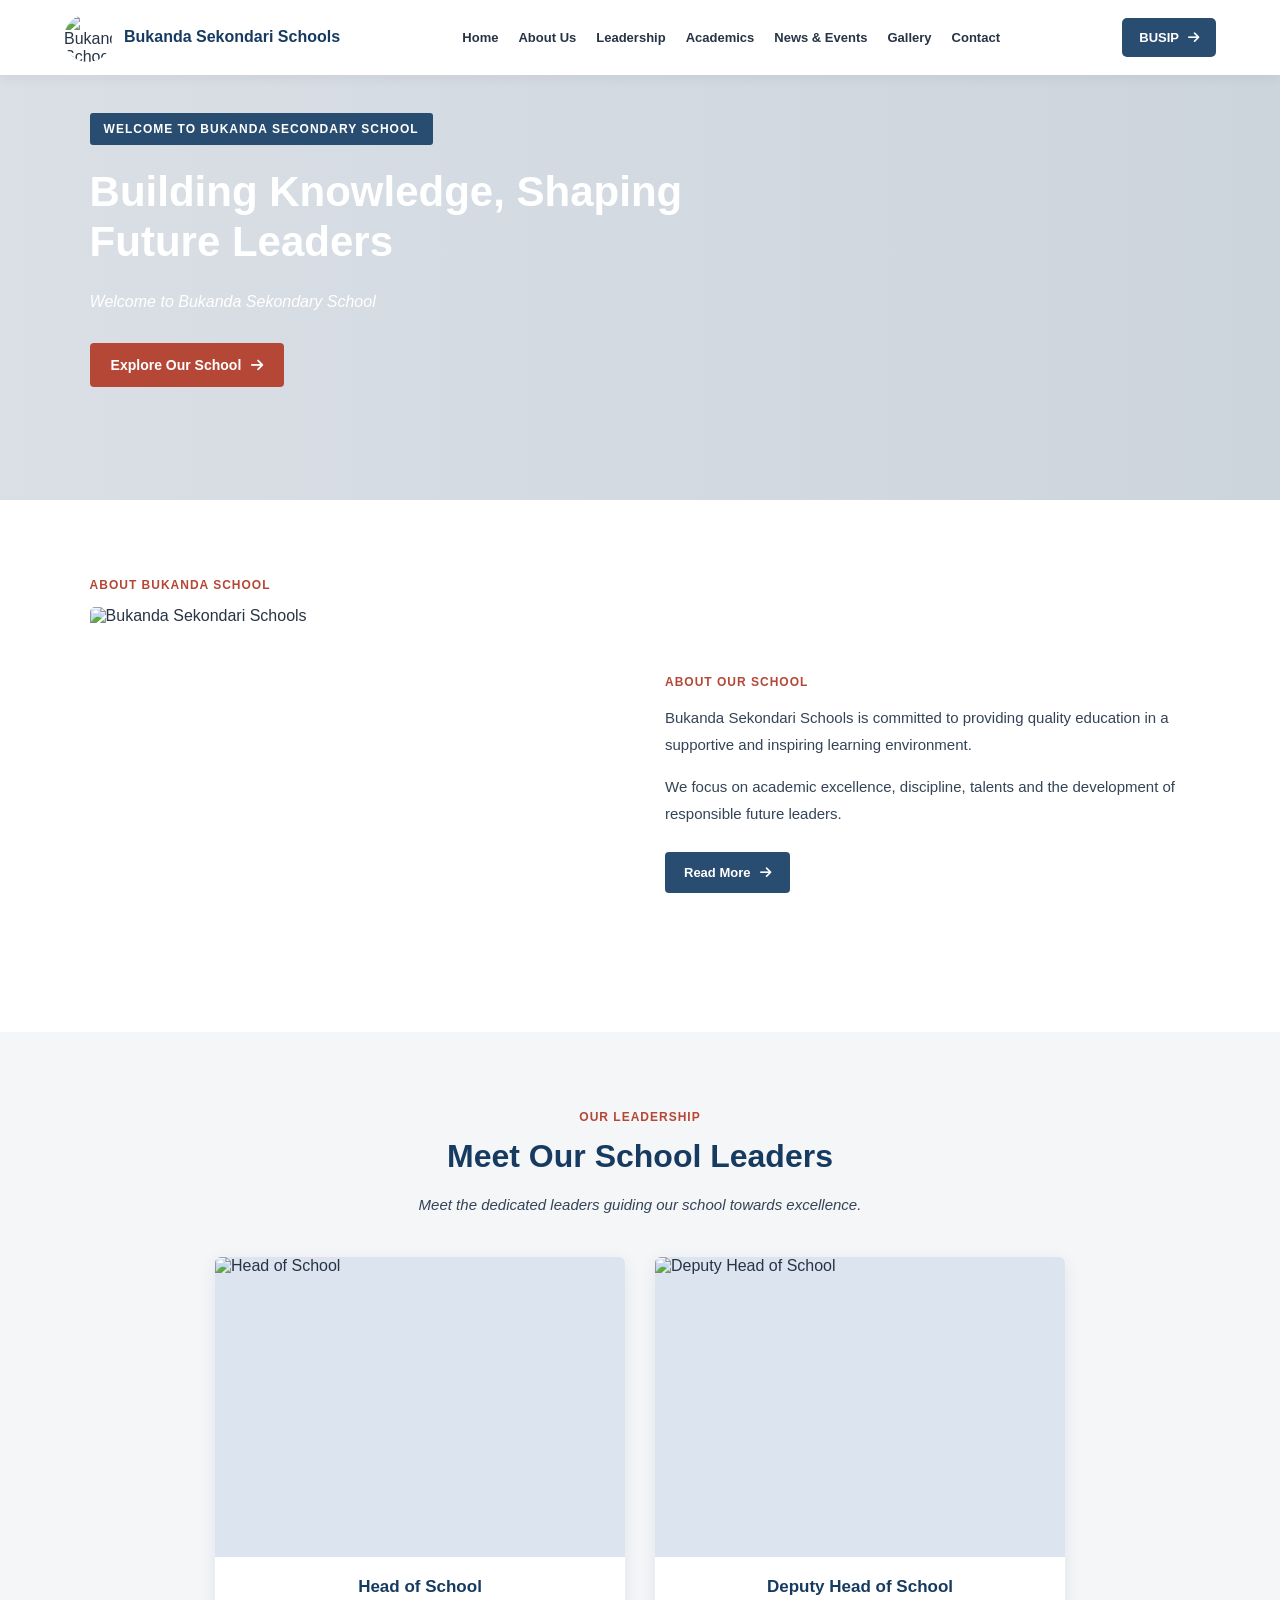
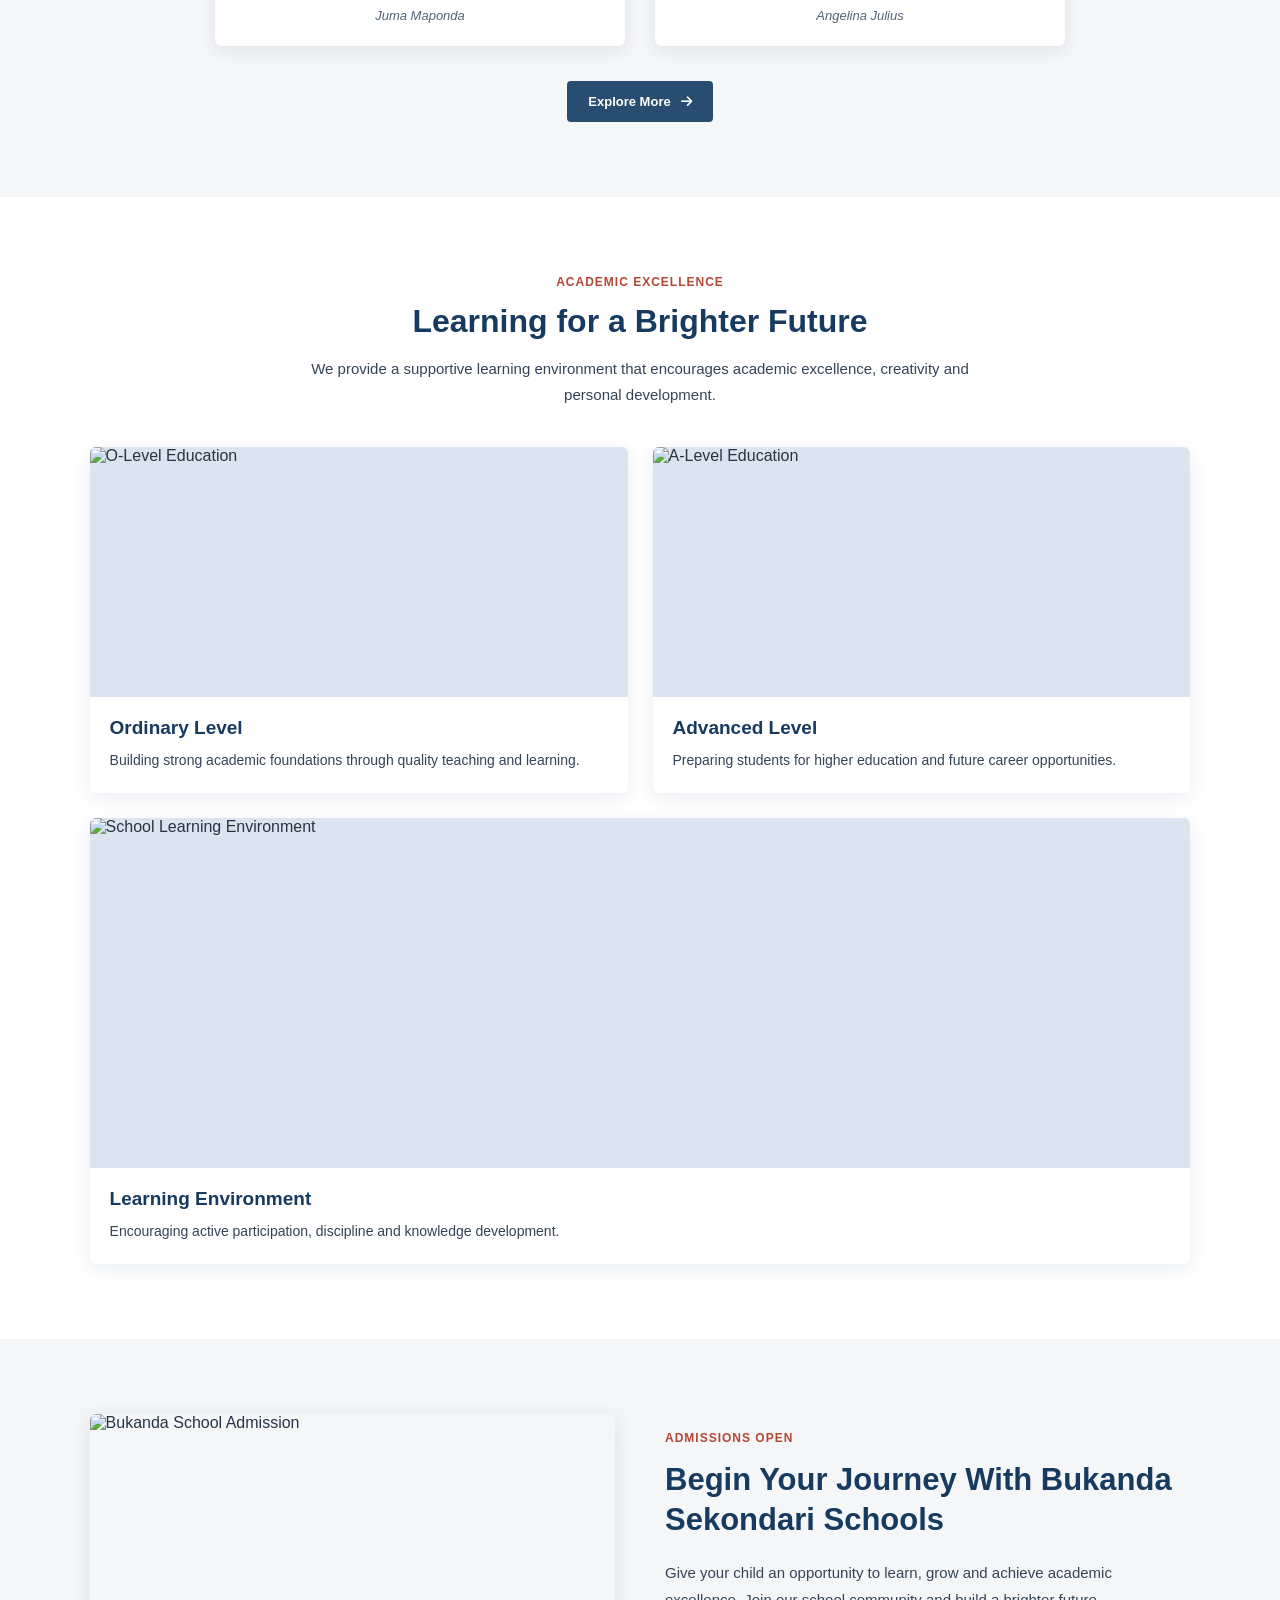
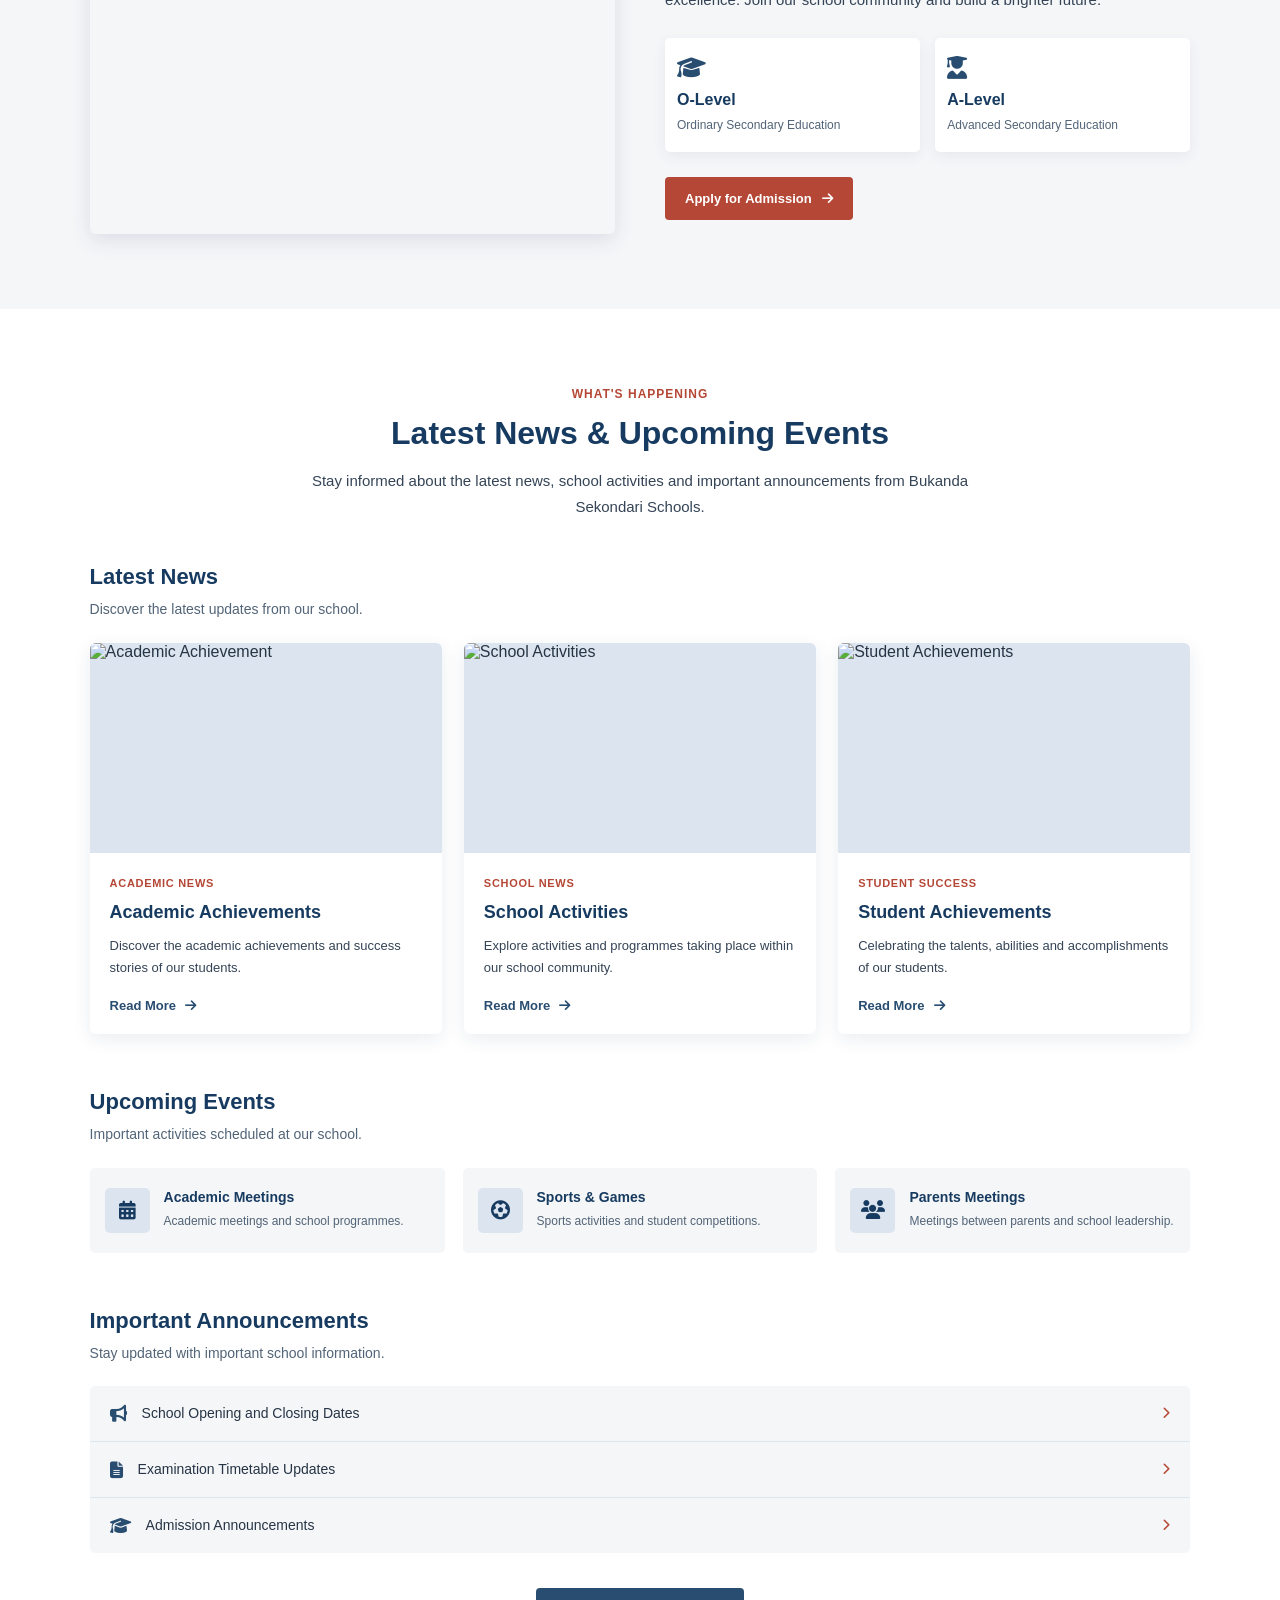
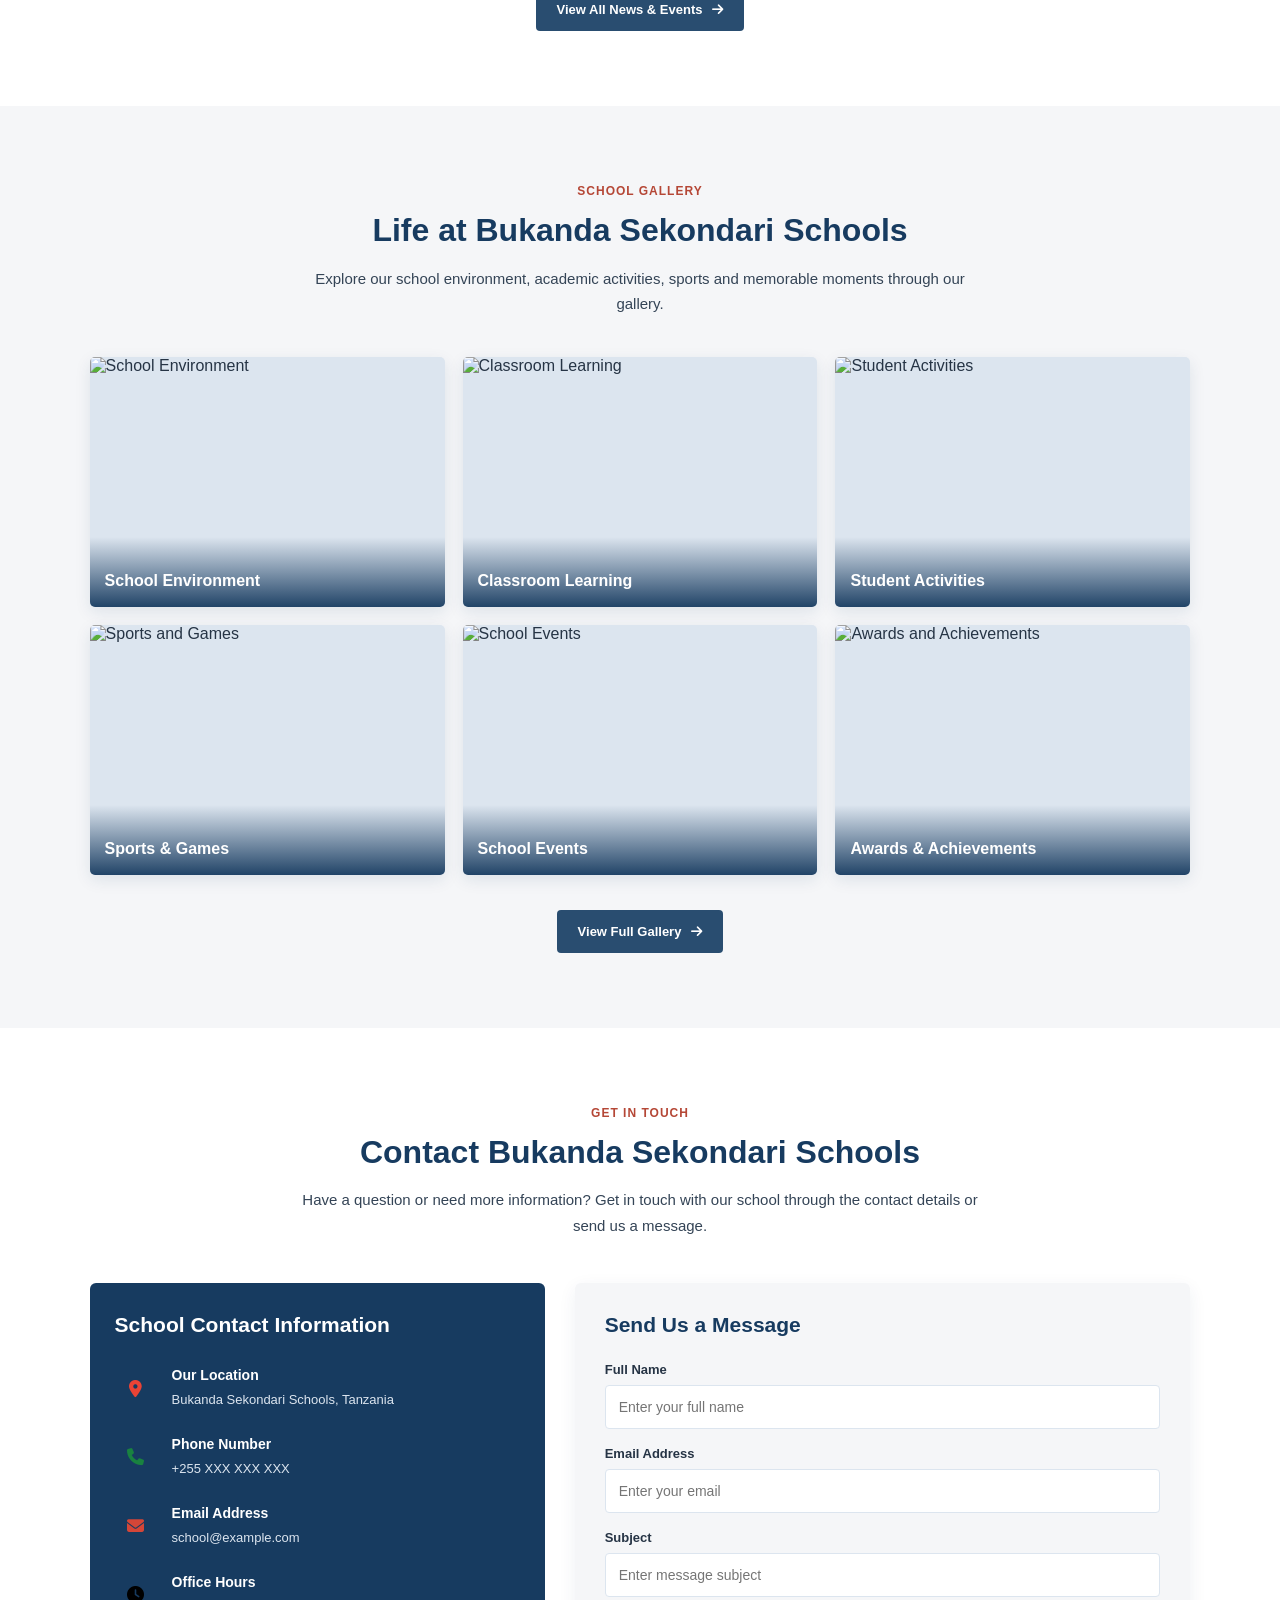
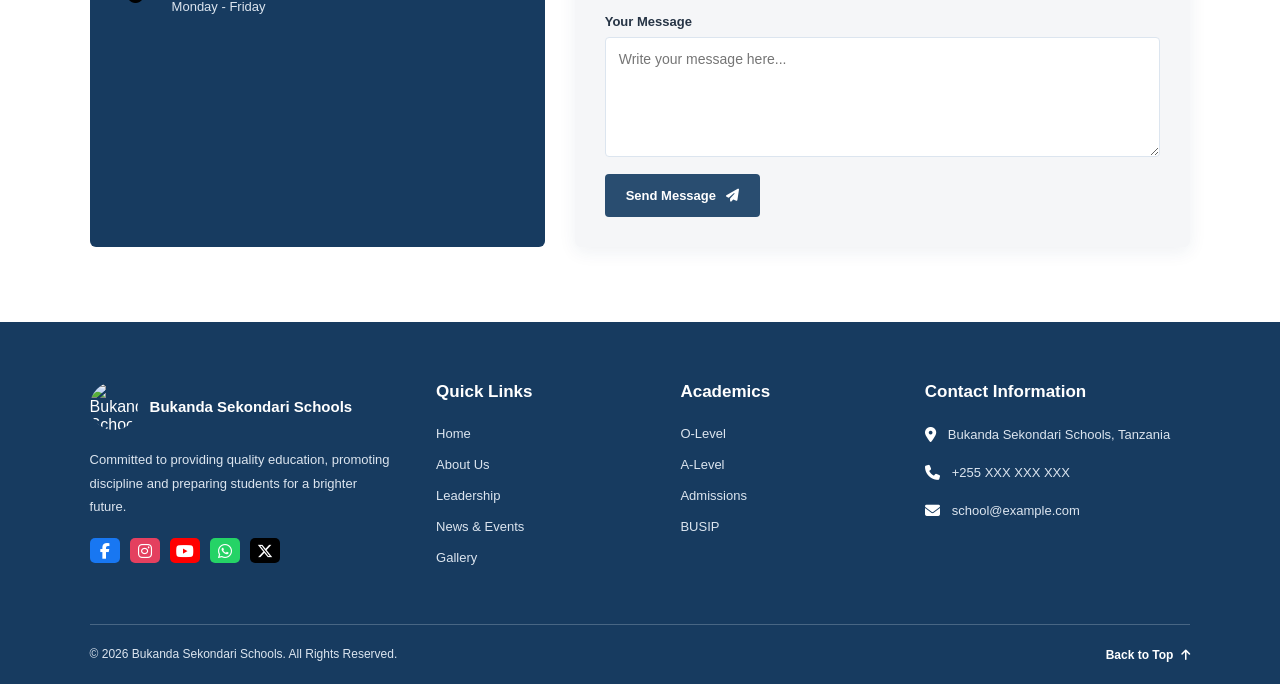
==== index.html @ 458d4b2f "Add files via upload" ====
<!DOCTYPE html>
<html lang="en">

<head>
    <meta charset="UTF-8">
    <meta name="viewport" content="width=device-width, initial-scale=1.0">

    <title>Bukanda Sekondari Schools</title>

    <link rel="stylesheet" href="style.css">
    
   <link rel="stylesheet"
href="https://cdnjs.cloudflare.com/ajax/libs/font-awesome/6.7.2/css/all.min.css">


</head>

<body>

    
<header class="header">

    <!-- School Logo and Name -->
    <div class="header-brand">

        <img src="Images/istockphoto-1317007945-1024x1024.jpg" alt="Bukanda School Logo">

        <h2>Bukanda Sekondari Schools</h2>

    </div>

    <!-- Navigation Links -->
    <nav class="navbar">

        <a href="#home">Home</a>

        <a href="#about">About Us</a>

        <a href="#leadership">Leadership</a>

        <a href="#academics">Academics</a>

        <a href="#news">News & Events</a>

        <a href="#gallery">Gallery</a>

        <a href="#contact">Contact</a>

    </nav>

    <!-- BUSIP Button -->
    <a href="login.html" class="busip-btn">
        BUSIP
        <i class="fa-solid fa-arrow-right"></i>
    </a>

    <!-- Mobile Menu Button -->
    <button class="menu-btn" id="menuBtn">
        <i class="fa-solid fa-bars"></i>
    </button>

  <!-- Mobile Navigation Menu -->
<div class="mobile-menu" id="mobileMenu">

    <div class="mobile-menu-header">
        <h3>BUKANDA</h3>
        <p>SEKONDARY SCHOOL</p>
    </div>

    <div class="mobile-menu-links">
        <a href="#home">
            <i class="fa-solid fa-house"></i>
            <span>Home</span>
        </a>

        <a href="#about">
            <i class="fa-solid fa-school"></i>
            <span>About Us</span>
        </a>

        <a href="#leadership">
            <i class="fa-solid fa-users"></i>
            <span> School Leadership</span>
        </a>

        <a href="#academics">
            <i class="fa-solid fa-book-open"></i>
            <span>Academics</span>
        </a>

        <a href="#admission">
            <i class="fa-solid fa-user-plus"></i>
            <span>Admission</span>
        </a>

        <a href="#news">
            <i class="fa-solid fa-newspaper"></i>
            <span>News & School Events</span>
        </a>

        <a href="#gallery">
            <i class="fa-solid fa-images"></i>
            <span>Gallery</span>
        </a>

        <a href="#contact">
            <i class="fa-solid fa-envelope"></i>
            <span>Contact Us</span>
        </a>
    </div>

    <div class="mobile-menu-bottom">
        <a href="login.html" class="mobile-busip">
            <i class="fa-solid fa-user-graduate"></i>
            <span>BUSIP</span>
            <i class="fa-solid fa-arrow-right"></i>
        </a>
    </div>

</div>

</header>


  
<!-- HERO SECTION -->

<section class="hero" id="home">

    <div class="hero-overlay">

        <div class="hero-content">

            <span class="hero-label">
                WELCOME TO BUKANDA SECONDARY SCHOOL
            </span>

            <h1>
                Building Knowledge,
                Shaping Future Leaders
            </h1>

            <p id="heroTyping">
                Welcome to Bukanda Sekondary School.
          We are committed to nurturing knowledge, building character, and inspiring excellence. We empower every student with the skills, confidence, and opportunities needed to achieve their dreams and become responsible leaders of tomorrow.
            </p>

            <a href="#about" class="hero-btn">
                Explore Our School
                <i class="fa-solid fa-arrow-right"></i>
            </a>

        </div>

    </div>

</section>


<!-- ABOUT US SECTION -->

<section class="about-section" id="about">
  <span class="section-label">
                ABOUT BUKANDA SCHOOL
  </span>

    <div class="about-container">

        <!-- School Image -->
        <div class="about-image">

            <img src="Images/istockphoto-1020211716-1024x1024.jpg"
                 alt="Bukanda Sekondari Schools">

        </div>

        <!-- About Content -->
        <div class="about-content">

            <span class="section-label">
                ABOUT OUR SCHOOL
            </span>

            <p>
                Bukanda Sekondari Schools is committed to
                providing quality education in a supportive
                and inspiring learning environment.
            </p>

            <p>
                We focus on academic excellence, discipline,
                talents and the development of responsible
                future leaders.
            </p>

            <a href="#leadership" class="about-btn">
                Read More
                <i class="fa-solid fa-arrow-right"></i>
            </a>

        </div>

    </div>

</section>

  
<!-- SCHOOL LEADERSHIP SECTION -->

<section class="leadership-section" id="leadership">

    <div class="leadership-container">

        <!-- Section Heading -->
        <div class="leadership-heading">

            <span>OUR LEADERSHIP</span>

            <h2>Meet Our School Leaders</h2>

            <p>
                Meet the dedicated leaders guiding our
                school towards excellence.
            </p>

        </div>


        <!-- Leaders Cards -->
        <div class="leaders-grid">

            <!-- Head of School -->
            <div class="leader-card">

                <div class="leader-image">
                    <img src="Images/Screenshot_20261113-113105.jpg"
                         alt="Head of School">
                </div>

                <div class="leader-info">

                    <h3>Head of School</h3>

                    <p>Juma Maponda</p>

                </div>

            </div>


            <!-- Deputy Head of School -->
            <div class="leader-card">

                <div class="leader-image">
                    <img src="Images/Screenshot_20261113-113124.jpg"
                         alt="Deputy Head of School">
                </div>

                <div class="leader-info">

                    <h3>Deputy Head of School</h3>

                    <p>Angelina Julius</p>

                </div>

            </div>

        </div>


        <!-- Explore More Button -->
        <div class="leadership-action">

            <a href="leadership.html" class="leadership-btn">
                Explore More
                <i class="fa-solid fa-arrow-right"></i>
            </a>

        </div>

    </div>

</section>

  
<!-- ACADEMICS SECTION -->
<section class="academics-section" id="academics">

    <div class="academics-container">

        <!-- Section Heading -->
        <div class="academics-heading">

            <span>ACADEMIC EXCELLENCE</span>

            <h2>Learning for a Brighter Future</h2>

            <p>
                We provide a supportive learning environment
                that encourages academic excellence, creativity
                and personal development.
            </p>

        </div>

        <!-- Academic Areas -->
        <div class="academics-grid">

            <!-- O-Level -->
            <div class="academic-card">

                <div class="academic-image">
                    <img src="Images/Screenshot_20261113-114442.jpg"
                         alt="O-Level Education">
                </div>

                <div class="academic-info">

                    <h3>Ordinary Level</h3>

                    <p>
                        Building strong academic foundations
                        through quality teaching and learning.
                    </p>

                </div>

            </div>

            <!-- A-Level -->
            <div class="academic-card">

                <div class="academic-image">
                    <img src="Images/Screenshot_20261113-114505.jpg"
                         alt="A-Level Education">
                </div>

                <div class="academic-info">

                    <h3>Advanced Level</h3>

                    <p>
                        Preparing students for higher education
                        and future career opportunities.
                    </p>

                </div>

            </div>

            <!-- Learning Environment -->
            <div class="academic-card">

                <div class="academic-image">
                    <img src="Images/Screenshot_20261113-114528.jpg"
                         alt="School Learning Environment">
                </div>

                <div class="academic-info">

                    <h3>Learning Environment</h3>

                    <p>
                        Encouraging active participation,
                        discipline and knowledge development.
                    </p>

                </div>

            </div>

        </div>

    </div>

</section>


<!-- ADMISSION SECTION -->
<section class="admission-section" id="admission">

    <div class="admission-container">

        <!-- Admission Image -->
        <div class="admission-image">
            <img src="Images/Screenshot_20261113-115004.jpg"
                 alt="Bukanda School Admission">
        </div>

        <!-- Admission Content -->
        <div class="admission-content">

            <span>ADMISSIONS OPEN</span>

            <h2>
                Begin Your Journey
                With Bukanda Sekondari Schools
            </h2>

            <p>
                Give your child an opportunity to learn,
                grow and achieve academic excellence.
                Join our school community and build a
                brighter future.
            </p>

            <div class="admission-levels">

                <div>
                    <i class="fa-solid fa-graduation-cap"></i>
                    <h3>O-Level</h3>
                    <p>Ordinary Secondary Education</p>
                </div>

                <div>
                    <i class="fa-solid fa-user-graduate"></i>
                    <h3>A-Level</h3>
                    <p>Advanced Secondary Education</p>
                </div>

            </div>

            <a href="#contact" class="admission-btn">
                Apply for Admission
                <i class="fa-solid fa-arrow-right"></i>
            </a>

        </div>

    </div>

</section>

  
<!-- NEWS & EVENTS SECTION -->
<section class="news-section" id="news">

    <div class="news-container">

        <!-- SECTION HEADING -->
        <div class="news-heading">

            <span>WHAT'S HAPPENING</span>

            <h2>Latest News & Upcoming Events</h2>

            <p>
                Stay informed about the latest news,
                school activities and important announcements
                from Bukanda Sekondari Schools.
            </p>

        </div>


        <!-- LATEST NEWS -->
        <div class="news-subheading">

            <h3>Latest News</h3>

            <p>Discover the latest updates from our school.</p>

        </div>

        <div class="news-grid">

            <!-- NEWS CARD 1 -->
            <div class="news-card">

                <div class="news-image">
                    <img src="Images/Screenshot_20261113-115736.jpg"
                         alt="Academic Achievement">
                </div>

                <div class="news-info">

                    <span class="news-category">ACADEMIC NEWS</span>

                    <h3>Academic Achievements</h3>

                    <p>
                        Discover the academic achievements
                        and success stories of our students.
                    </p>

                    <a href="#">
                        Read More
                        <i class="fa-solid fa-arrow-right"></i>
                    </a>

                </div>

            </div>


            <!-- NEWS CARD 2 -->
            <div class="news-card">

                <div class="news-image">
                    <img src="Images/Screenshot_20261113-114505.jpg"
                         alt="School Activities">
                </div>

                <div class="news-info">

                    <span class="news-category">SCHOOL NEWS</span>

                    <h3>School Activities</h3>

                    <p>
                        Explore activities and programmes
                        taking place within our school community.
                    </p>

                    <a href="#">
                        Read More
                        <i class="fa-solid fa-arrow-right"></i>
                    </a>

                </div>

            </div>


            <!-- NEWS CARD 3 -->
            <div class="news-card">

                <div class="news-image">
                    <img src="Images/Screenshot_20261113-115605.jpg"
                         alt="Student Achievements">
                </div>

                <div class="news-info">

                    <span class="news-category">STUDENT SUCCESS</span>

                    <h3>Student Achievements</h3>

                    <p>
                        Celebrating the talents, abilities
                        and accomplishments of our students.
                    </p>

                    <a href="#">
                        Read More
                        <i class="fa-solid fa-arrow-right"></i>
                    </a>

                </div>

            </div>

        </div>


        <!-- UPCOMING EVENTS -->
        <div class="events-section">

            <div class="news-subheading">

                <h3>Upcoming Events</h3>

                <p>Important activities scheduled at our school.</p>

            </div>

            <div class="events-grid">

                <div class="event-item">

                    <div class="event-icon">
                        <i class="fa-solid fa-calendar-days"></i>
                    </div>

                    <div>
                        <h4>Academic Meetings</h4>
                        <p>Academic meetings and school programmes.</p>
                    </div>

                </div>


                <div class="event-item">

                    <div class="event-icon">
                        <i class="fa-solid fa-futbol"></i>
                    </div>

                    <div>
                        <h4>Sports & Games</h4>
                        <p>Sports activities and student competitions.</p>
                    </div>

                </div>


                <div class="event-item">

                    <div class="event-icon">
                        <i class="fa-solid fa-users"></i>
                    </div>

                    <div>
                        <h4>Parents Meetings</h4>
                        <p>Meetings between parents and school leadership.</p>
                    </div>

                </div>

            </div>

        </div>


        <!-- IMPORTANT ANNOUNCEMENTS -->
        <div class="announcements-section">

            <div class="news-subheading">

                <h3>Important Announcements</h3>

                <p>Stay updated with important school information.</p>

            </div>

            <div class="announcement-list">

                <div class="announcement-item">
                    <i class="fa-solid fa-bullhorn"></i>
                    <p>School Opening and Closing Dates</p>
                    <i class="fa-solid fa-chevron-right"></i>
                </div>

                <div class="announcement-item">
                    <i class="fa-solid fa-file-lines"></i>
                    <p>Examination Timetable Updates</p>
                    <i class="fa-solid fa-chevron-right"></i>
                </div>

                <div class="announcement-item">
                    <i class="fa-solid fa-graduation-cap"></i>
                    <p>Admission Announcements</p>
                    <i class="fa-solid fa-chevron-right"></i>
                </div>

            </div>

        </div>


        <!-- VIEW ALL -->
        <div class="news-action">

            <a href="news.html" class="news-btn">
                View All News & Events
                <i class="fa-solid fa-arrow-right"></i>
            </a>

        </div>

    </div>

</section>

  
<!-- GALLERY SECTION -->
<section class="gallery-section" id="gallery">

    <div class="gallery-container">

        <div class="gallery-heading">
            <span>SCHOOL GALLERY</span>
            <h2>Life at Bukanda Sekondari Schools</h2>
            <p>
                Explore our school environment, academic activities,
                sports and memorable moments through our gallery.
            </p>
        </div>

        <div class="gallery-grid">

            <div class="gallery-item">
                <img src="Images/Screenshot_20261113-115736.jpg"
                     alt="School Environment">
                <div class="gallery-overlay">
                    <h3>School Environment</h3>
                </div>
            </div>

            <div class="gallery-item">
                <img src="Images/Screenshot_20261113-115702.jpg"
                     alt="Classroom Learning">
                <div class="gallery-overlay">
                    <h3>Classroom Learning</h3>
                </div>
            </div>

            <div class="gallery-item">
                <img src="Images/Screenshot_20261113-115540.jpg"
                     alt="Student Activities">
                <div class="gallery-overlay">
                    <h3>Student Activities</h3>
                </div>
            </div>

            <div class="gallery-item">
                <img src="Images/Screenshot_20261113-114528.jpg"
                     alt="Sports and Games">
                <div class="gallery-overlay">
                    <h3>Sports & Games</h3>
                </div>
            </div>

            <div class="gallery-item">
                <img src="Images/Screenshot_20261113-114415.jpg"
                     alt="School Events">
                <div class="gallery-overlay">
                    <h3>School Events</h3>
                </div>
            </div>

            <div class="gallery-item">
                <img src="Images/Screenshot_20261113-114442.jpg"
                     alt="Awards and Achievements">
                <div class="gallery-overlay">
                    <h3>Awards & Achievements</h3>
                </div>
            </div>

        </div>

        <div class="gallery-action">
            <a href="gallery.html" class="gallery-btn">
                View Full Gallery
                <i class="fa-solid fa-arrow-right"></i>
            </a>
        </div>

    </div>

</section>


  
<!-- CONTACT SECTION -->
<section class="contact-section" id="contact">

    <div class="contact-container">

        <!-- SECTION HEADING -->
        <div class="contact-heading">
            <span>GET IN TOUCH</span>
            <h2>Contact Bukanda Sekondari Schools</h2>
            <p>
                Have a question or need more information?
                Get in touch with our school through the
                contact details or send us a message.
            </p>
        </div>

        <div class="contact-content">

            <!-- CONTACT INFORMATION -->
            <div class="contact-info">

                <h3>School Contact Information</h3>

                <div class="contact-item">
                    <div class="contact-icon">
                        <i class="fa-solid fa-location-dot"></i>
                    </div>
                    <div>
                        <h4>Our Location</h4>
                        <p>Bukanda Sekondari Schools, Tanzania</p>
                    </div>
                </div>

                <div class="contact-item">
                    <div class="contact-icon">
                        <i class="fa-solid fa-phone"></i>
                    </div>
                    <div>
                        <h4>Phone Number</h4>
                        <p>+255 XXX XXX XXX</p>
                    </div>
                </div>

                <div class="contact-item">
                    <div class="contact-icon">
                        <i class="fa-solid fa-envelope"></i>
                    </div>
                    <div>
                        <h4>Email Address</h4>
                        <p>school@example.com</p>
                    </div>
                </div>

                <div class="contact-item">
                    <div class="contact-icon">
                        <i class="fa-solid fa-clock"></i>
                    </div>
                    <div>
                        <h4>Office Hours</h4>
                        <p>Monday - Friday</p>
                    </div>
                </div>

            </div>

            <!-- CONTACT FORM -->
            <div class="contact-form-container">

                <h3>Send Us a Message</h3>

                <form class="contact-form" id="contactForm">

                    <div class="form-group">
                        <label for="contactName">Full Name</label>
                        <input type="text" id="contactName"
                               placeholder="Enter your full name" required>
                    </div>

                    <div class="form-group">
                        <label for="contactEmail">Email Address</label>
                        <input type="email" id="contactEmail"
                               placeholder="Enter your email" required>
                    </div>

                    <div class="form-group">
                        <label for="contactSubject">Subject</label>
                        <input type="text" id="contactSubject"
                               placeholder="Enter message subject" required>
                    </div>

                    <div class="form-group">
                        <label for="contactMessage">Your Message</label>
                        <textarea id="contactMessage"
                                  rows="5"
                                  placeholder="Write your message here..."
                                  required></textarea>
                    </div>

                    <button type="submit" class="contact-btn">
                        Send Message
                        <i class="fa-solid fa-paper-plane"></i>
                    </button>

                </form>

            </div>

        </div>

    </div>

</section>

  
<!-- FOOTER SECTION -->
<footer class="footer">

    <div class="footer-container">

        <!-- SCHOOL INFORMATION -->
        <div class="footer-column footer-about">

            <div class="footer-brand">
                <img src="Images/istockphoto-1020211716-1024x1024.jpg" alt="Bukanda School Logo">
                <h3>Bukanda Sekondari Schools</h3>
            </div>

            <p>
                Committed to providing quality education,
                promoting discipline and preparing students
                for a brighter future.
            </p>

            
<div class="footer-socials">

    <a href="#" aria-label="Facebook">
        <i class="fa-brands fa-facebook-f"></i>
    </a>

    <a href="#" aria-label="Instagram">
        <i class="fa-brands fa-instagram"></i>
    </a>

    <a href="#" aria-label="YouTube">
        <i class="fa-brands fa-youtube"></i>
    </a>

    <a href="#" aria-label="WhatsApp">
        <i class="fa-brands fa-whatsapp"></i>
    </a>

    <a href="#" aria-label="X">
        <i class="fa-brands fa-x-twitter"></i>
    </a>

</div>


        </div>

        <!-- QUICK LINKS -->
        <div class="footer-column">

            <h3>Quick Links</h3>

            <ul>
                <li><a href="#home">Home</a></li>
                <li><a href="#about">About Us</a></li>
                <li><a href="#leadership">Leadership</a></li>
                <li><a href="#news">News & Events</a></li>
                <li><a href="#gallery">Gallery</a></li>
            </ul>

        </div>

        <!-- ACADEMICS -->
        <div class="footer-column">

            <h3>Academics</h3>

            <ul>
                <li><a href="#academics">O-Level</a></li>
                <li><a href="#academics">A-Level</a></li>
                <li><a href="#admission">Admissions</a></li>
                <li><a href="login.html">BUSIP</a></li>
            </ul>

        </div>

        <!-- CONTACT INFORMATION -->
        <div class="footer-column footer-contact">

            <h3>Contact Information</h3>

            <p>
                <i class="fa-solid fa-location-dot"></i>
                Bukanda Sekondari Schools, Tanzania
            </p>

            <p>
                <i class="fa-solid fa-phone"></i>
                +255 XXX XXX XXX
            </p>

            <p>
                <i class="fa-solid fa-envelope"></i>
                school@example.com
            </p>

        </div>

    </div>

    <!-- FOOTER BOTTOM -->
    <div class="footer-bottom">

        <p>
            &copy; 2026 Bukanda Sekondari Schools.
            All Rights Reserved.
        </p>

        <a href="#home">
            Back to Top
            <i class="fa-solid fa-arrow-up"></i>
        </a>

    </div>

</footer>


    <script src="script.js"> </script>

</body>
</html>
---- style.css ----
/* GENERAL SETTINGS */

* {
    margin: 0;
    padding: 0;
    box-sizing: border-box;
}

body {
    font-family: Arial, sans-serif;
    background: #f5f6f8;
    color: #263445;
}


/* HEADER */

.header {
   position: fixed;
   z-index: 1000;
    width: 100%;
    min-height: 75px;
    background: #ffffff;
    display: flex;
    align-items: center;
    justify-content: space-between;
    padding: 10px 5%;
    gap: 20px;
    box-shadow: 0 3px 12px rgba(0,0,0,0.06);
}


/* LOGO AND SCHOOL NAME */

.header-brand {
    display: flex;
    align-items: center;
    gap: 12px;
    flex-shrink: 0;
}

.header-brand img {
    width: 48px;
    height: 48px;
    border-radius: 50%;
    object-fit: cover;
    object-position: center;
}

.header-brand h2 {
    color: #173B60;
    font-size: 16px;
    line-height: 1.4;
}


/* NAVIGATION */

.navbar {
    display: flex;
    align-items: center;
    gap: 20px;
}

.navbar a {
    color: #263445;
    font-size: 13px;
    font-weight: 600;
    text-decoration: none;
    white-space: nowrap;
    transition: 0.3s;
}

.navbar a:hover {
    color: #294D70;
}


/* BUSIP BUTTON */

.busip-btn {
    display: inline-flex;
    align-items: center;
    gap: 9px;
    background: #294D70;
    color: white;
    padding: 12px 17px;
    border-radius: 5px;
    font-size: 13px;
    font-weight: bold;
    text-decoration: none;
    white-space: nowrap;
    flex-shrink: 0;
    transition: 0.3s;
}

.busip-btn:hover {
    background: #173B60;
}


/* MOBILE MENU BUTTON */

.menu-btn {
    display: none;
    background: none;
    border: none;
    color: #294D70;
    font-size: 23px;
    cursor: pointer;
}


/* TABLET AND MOBILE */

@media (max-width: 900px) {

    .navbar {
        display: none;
    }

    .menu-btn {
        display: block;
    }

    .header {
        padding: 10px 14px;
        gap: 10px;
    }

    .header-brand {
        gap: 8px;
        min-width: 0;
    }

    .header-brand img {
        width: 42px;
        height: 42px;
        flex-shrink: 0;
    }

    .header-brand h2 {
        font-size: 18px;
        max-width: 155px;
       line-height: 1.3;
      text-align: center;
      
    }

    .busip-btn {
        padding: 10px 12px;
        font-size: 12px;
    }

}



/* =================================
   HERO SECTION
================================= */

.hero {
    width: 100%;
    min-height: 500px;

    background-image: url("Images/Screenshot_20261113-114528.jpg");
    background-size: cover;
    background-position: center;
    background-repeat: no-repeat;

    position: relative;
}


/* HERO OVERLAY */

.hero-overlay {
    width: 100%;
    min-height: 500px;

    background: linear-gradient(
        90deg,
        rgba(22, 59, 96, 0.1215686274509804),
        rgba(23, 60, 96, 0.1549019607843137),
        rgba(22, 61, 94, 0.1803921568627451)
    );

    display: flex;
    align-items: center;

    padding: 50px 7%;
}


/* HERO CONTENT */

.hero-content {
    width: 100%;
    max-width: 650px;
    color: #ffffff;
}


/* HERO LABEL */

.hero-label {
    display: inline-block;

    background: #294D70;
    color: #ffffff;

    padding: 9px 14px;
    border-radius: 3px;

    font-size: 12px;
    font-weight: bold;
    letter-spacing: 1px;

    margin-bottom: 22px;
}


/* MAIN HEADING */

.hero-content h1 {
    max-width: 600px;

    font-size: 42px;
    font-weight: bold;
    line-height: 1.2;

    margin-bottom: 20px;
}


/* DESCRIPTION */

.hero-content p {
    max-width: 550px;

    font-size: 16px;
    line-height: 1.7;

    color: #ffffff;
    font-style: italic;
    margin-bottom: 28px;
}


/* HERO BUTTON */

.hero-btn {
    display: inline-flex;
    align-items: center;
    justify-content: center;
    gap: 10px;

    background: #B54736;
    color: #ffffff;

    padding: 14px 21px;
    border-radius: 4px;

    font-size: 14px;
    font-weight: bold;

    text-decoration: none;

    transition: 0.3s;
}

.hero-btn:hover {
    background: #963B2D;
}


/* =================================
   MOBILE RESPONSIVE
================================= */

@media (max-width: 900px) {

    .hero {
        min-height: 430px;
        background-position: center;
    }

    .hero-overlay {
        min-height: 430px;

        padding: 35px 20px;

        background: linear-gradient(
            90deg,
            rgba(23, 59, 96, 0.94),
            rgba(23, 59, 96, 0.78)
        );
    }

    .hero-content {
        max-width: 100%;
    }

    .hero-label {
        font-size: 11px;
        margin-bottom: 17px;
    }

    .hero-content h1 {
        font-size: 29px;
        line-height: 1.3;
        margin-bottom: 16px;
    }

    .hero-content p {
        font-size: 14px;
        line-height: 1.7;
        margin-bottom: 23px;
    }

    .hero-btn {
        padding: 12px 17px;
        font-size: 13px;
    }

}


/* SMALL PHONES */

@media (max-width: 380px) {

    .hero-content h1 {
        font-size: 26px;
    }

    .hero-content p {
        font-size: 13px;
    }

}



/* =================================
   ABOUT US SECTION
================================= */

.about-section {
    width: 100%;
    padding: 75px 7%;
    background: #ffffff;
}

.about-container {
    width: 100%;
    max-width: 1200px;
    margin: auto;

    display: flex;
    align-items: center;
    gap: 50px;
}


/* ABOUT IMAGE */

.about-image {
    flex: 1;
    min-width: 0;
}

.about-image img {
    width: 100%;
    height: 350px;

    display: block;

    object-fit: cover;
    object-position: center;

    border-radius: 5px;
}


/* ABOUT CONTENT */

.about-content {
    flex: 1;
    min-width: 0;
}

.section-label {
    display: inline-block;

    color: #B54736;
    font-size: 12px;
    font-weight: bold;
    letter-spacing: 1px;

    margin-bottom: 15px;
}

.about-content h2 {
    color: #173B60;

    font-size: 30px;
    line-height: 1.3;

    margin-bottom: 20px;
}

.about-content p {
    color: #344456;

    font-size: 15px;
    line-height: 1.8;

    margin-bottom: 15px;
}


/* ABOUT BUTTON */

.about-btn {
    display: inline-flex;
    align-items: center;
    gap: 10px;

    background: #294D70;
    color: #ffffff;

    padding: 13px 19px;
    border-radius: 4px;

    font-size: 13px;
    font-weight: bold;

    text-decoration: none;

    margin-top: 10px;
    transition: 0.3s;
}

.about-btn:hover {
    background: #173B60;
}


/* =================================
   ABOUT US MOBILE RESPONSIVE
================================= */

@media (max-width: 768px) {

    .about-section {
        padding: 50px 20px;
    }

    .about-container {
        flex-direction: column;
        align-items: stretch;
        gap: 30px;
    }

    .about-image img {
        height: 240px;
    }

    .about-content h2 {
        font-size: 25px;
    }

    .about-content p {
        font-size: 14px;
        line-height: 1.7;
    }

}


/* =================================
   SCHOOL LEADERSHIP SECTION
================================= */

.leadership-section {
    width: 100%;
    padding: 75px 7%;
    background: #F5F6F8;
}

.leadership-container {
    width: 100%;
    max-width: 1200px;
    margin: auto;
}

/* SECTION HEADING */

.leadership-heading {
    text-align: center;
    max-width: 650px;
    margin: 0 auto 40px;
}

.leadership-heading span {
    display: inline-block;
    color: #B54736;
    font-size: 12px;
    font-weight: bold;
    letter-spacing: 1px;
    margin-bottom: 12px;
}

.leadership-heading h2 {
    color: #173B60;
    font-size: 32px;
    line-height: 1.3;
    margin-bottom: 14px;
}

.leadership-heading p {
    color: #344456;
    font-size: 15px;
    line-height: 1.7;
    font-style: italic;
}

/* LEADERS GRID - DESKTOP */

.leaders-grid {
    display: grid;
    grid-template-columns: repeat(2, minmax(0, 1fr));
    gap: 30px;
    max-width: 850px;
    margin: auto;
}

/* LEADER CARD */

.leader-card {
    background: #ffffff;
    border-radius: 6px;
    overflow: hidden;
    box-shadow: 0 5px 18px rgba(23, 59, 96, 0.09);
    transition: transform 0.3s, box-shadow 0.3s;
}

.leader-card:hover {
    transform: translateY(-5px);
    box-shadow: 0 9px 24px rgba(23, 59, 96, 0.14);
}

/* LEADER IMAGE */

.leader-image {
    width: 100%;
    height: 300px;
    overflow: hidden;
    background: #DCE5EF;
}

.leader-image img {
    width: 100%;
    height: 100%;
    display: block;
    object-fit: cover;
    object-position: center;
}

/* LEADER INFORMATION */

.leader-info {
    padding: 20px;
    text-align: center;
}

.leader-info h3 {
    color: #173B60;
    font-size: 17px;
    margin-bottom: 9px;
}

.leader-info p {
    color: #526477;
    font-size: 13px;
    line-height: 1.5;
  font-style: italic;
}

/* EXPLORE MORE BUTTON */

.leadership-action {
    display: flex;
    justify-content: center;
    margin-top: 35px;
}

.leadership-btn {
    display: inline-flex;
    align-items: center;
    gap: 10px;
    background: #294D70;
    color: #ffffff;
    padding: 13px 21px;
    border-radius: 4px;
    font-size: 13px;
    font-weight: bold;
    text-decoration: none;
    transition: 0.3s;
}

.leadership-btn:hover {
    background: #173B60;
}

/* =================================
   MOBILE RESPONSIVE
================================= */

@media (max-width: 768px) {

    .leadership-section {
        padding: 55px 15px;
    }

    .leadership-heading {
        margin-bottom: 30px;
    }

    .leadership-heading h2 {
        font-size: 26px;
    }

    .leadership-heading p {
        font-size: 14px;
    }

    /* TWO LEADERS SIDE BY SIDE */

    .leaders-grid {
        display: flex;
        flex-direction: row;
        gap: 12px;
        max-width: 100%;
    }

    .leader-card {
        flex: 1;
        min-width: 0;
    }

    .leader-image {
        height: 180px;
    }

    .leader-info {
        padding: 12px 6px;
    }

    .leader-info h3 {
        font-size: 13px;
    }

    .leader-info p {
        font-size: 11px;
    }

    .leadership-action {
        margin-top: 28px;
    }
}

/* SMALL PHONES */

@media (max-width: 380px) {

    .leader-image {
        height: 145px;
    }

    .leader-info h3 {
        font-size: 12px;
    }

}



/* =================================
   ACADEMICS SECTION
================================= */

.academics-section {
    width: 100%;
    padding: 75px 7%;
    background: #ffffff;
}

.academics-container {
    width: 100%;
    max-width: 1200px;
    margin: auto;
}

/* SECTION HEADING */

.academics-heading {
    text-align: center;
    max-width: 700px;
    margin: 0 auto 40px;
}

.academics-heading span {
    display: inline-block;
    color: #B54736;
    font-size: 12px;
    font-weight: bold;
    letter-spacing: 1px;
    margin-bottom: 12px;
}

.academics-heading h2 {
    color: #173B60;
    font-size: 32px;
    line-height: 1.3;
    margin-bottom: 14px;
}

.academics-heading p {
    color: #344456;
    font-size: 15px;
    line-height: 1.7;
}

/* ACADEMICS GRID */

.academics-grid {
    display: grid;
    grid-template-columns: repeat(2, minmax(0, 1fr));
    gap: 25px;
}

/* ACADEMIC CARD */

.academic-card {
    background: #ffffff;
    border-radius: 6px;
    overflow: hidden;
    box-shadow: 0 5px 18px rgba(23, 59, 96, 0.09);
    transition: transform 0.3s, box-shadow 0.3s;
}

.academic-card:hover {
    transform: translateY(-5px);
    box-shadow: 0 9px 24px rgba(23, 59, 96, 0.14);
}

/* LEARNING ENVIRONMENT FULL WIDTH */

.academic-card:last-child {
    grid-column: 1 / -1;
}

/* ACADEMIC IMAGES */

.academic-image {
    width: 100%;
    height: 250px;
    overflow: hidden;
    background: #DCE5EF;
}

.academic-image img {
    width: 100%;
    height: 100%;
    display: block;
    object-fit: cover;
    object-position: center;
}

/* LEARNING ENVIRONMENT IMAGE */

.academic-card:last-child .academic-image {
    height: 350px;
}

/* ACADEMIC INFORMATION */

.academic-info {
    padding: 20px;
}

.academic-info h3 {
    color: #173B60;
    font-size: 19px;
    margin-bottom: 10px;
}

.academic-info p {
    color: #344456;
    font-size: 14px;
    line-height: 1.7;
}

/* =================================
   MOBILE RESPONSIVE
================================= */

@media (max-width: 768px) {

    .academics-section {
        padding: 55px 15px;
    }

    .academics-heading {
        margin-bottom: 30px;
    }

    .academics-heading h2 {
        font-size: 26px;
    }

    .academics-heading p {
        font-size: 14px;
    }

    /* O-LEVEL AND A-LEVEL ROW */

    .academics-grid {
        grid-template-columns: repeat(2, minmax(0, 1fr));
        gap: 12px;
    }

    .academic-image {
        height: 150px;
    }

    .academic-info {
        padding: 12px 9px;
    }

    .academic-info h3 {
        font-size: 14px;
    }

    .academic-info p {
        font-size: 12px;
        line-height: 1.6;
    }

    /* LEARNING ENVIRONMENT FULL WIDTH */

    .academic-card:last-child {
        grid-column: 1 / -1;
    }

    .academic-card:last-child .academic-image {
        height: 210px;
    }

    .academic-card:last-child .academic-info {
        padding: 15px;
    }

}

/* SMALL PHONES */

@media (max-width: 380px) {

    .academic-image {
        height: 125px;
    }

    .academic-info h3 {
        font-size: 13px;
    }

    .academic-info p {
        font-size: 11px;
    }

    .academic-card:last-child .academic-image {
        height: 180px;
    }

}


/* =================================
   ADMISSION SECTION
================================= */

.admission-section {
    width: 100%;
    padding: 75px 7%;
    background: #F5F6F8;
}

.admission-container {
    width: 100%;
    max-width: 1200px;
    margin: auto;

    display: flex;
    align-items: center;
    gap: 50px;
}

/* ADMISSION IMAGE */

.admission-image {
    flex: 1;
    min-width: 0;
}

.admission-image img {
    width: 100%;
    height: 420px;

    display: block;

    object-fit: cover;
    object-position: center;

    border-radius: 6px;
    box-shadow: 0 6px 20px rgba(23, 59, 96, 0.12);
}

/* ADMISSION CONTENT */

.admission-content {
    flex: 1;
    min-width: 0;
}

.admission-content > span {
    display: inline-block;

    color: #B54736;
    font-size: 12px;
    font-weight: bold;
    letter-spacing: 1px;

    margin-bottom: 15px;
}

.admission-content h2 {
    color: #173B60;

    font-size: 31px;
    line-height: 1.3;

    margin-bottom: 18px;
}

.admission-content > p {
    color: #344456;

    font-size: 15px;
    line-height: 1.8;

    margin-bottom: 25px;
}

/* ADMISSION LEVELS */

.admission-levels {
    display: grid;
    grid-template-columns: repeat(2, minmax(0, 1fr));
    gap: 15px;

    margin-bottom: 25px;
}

.admission-levels > div {
    background: #ffffff;

    padding: 18px 12px;
    border-radius: 5px;

    box-shadow: 0 4px 14px rgba(23, 59, 96, 0.07);
}

.admission-levels i {
    color: #294D70;
    font-size: 23px;

    margin-bottom: 12px;
}

.admission-levels h3 {
    color: #173B60;
    font-size: 16px;

    margin-bottom: 7px;
}

.admission-levels p {
    color: #526477;
    font-size: 12px;
    line-height: 1.5;
}

/* ADMISSION BUTTON */

.admission-btn {
    display: inline-flex;
    align-items: center;
    justify-content: center;
    gap: 10px;

    background: #B54736;
    color: #ffffff;

    padding: 14px 20px;
    border-radius: 4px;

    font-size: 13px;
    font-weight: bold;

    text-decoration: none;
    transition: 0.3s;
}

.admission-btn:hover {
    background: #963B2D;
}

/* =================================
   MOBILE RESPONSIVE
================================= */

@media (max-width: 768px) {

    .admission-section {
        padding: 55px 15px;
    }

    .admission-container {
        flex-direction: column;
        align-items: stretch;
        gap: 28px;
    }

    .admission-image img {
        height: 240px;
    }

    .admission-content h2 {
        font-size: 26px;
    }

    .admission-content > p {
        font-size: 14px;
        line-height: 1.7;
    }

    .admission-levels {
        gap: 12px;
    }

    .admission-levels > div {
        padding: 15px 10px;
    }

    .admission-levels h3 {
        font-size: 14px;
    }

    .admission-levels p {
        font-size: 11px;
    }

    .admission-btn {
        padding: 13px 17px;
        font-size: 12px;
    }

}

/* SMALL PHONES */

@media (max-width: 380px) {

    .admission-image img {
        height: 200px;
    }

    .admission-content h2 {
        font-size: 23px;
    }

}



/* =================================
   NEWS & EVENTS SECTION
================================= */

.news-section {
    width: 100%;
    padding: 75px 7%;
    background: #ffffff;
}

.news-container {
    width: 100%;
    max-width: 1200px;
    margin: auto;
}

/* SECTION HEADING */

.news-heading {
    text-align: center;
    max-width: 700px;
    margin: 0 auto 45px;
}

.news-heading span {
    display: inline-block;
    color: #B54736;
    font-size: 12px;
    font-weight: bold;
    letter-spacing: 1px;
    margin-bottom: 12px;
}

.news-heading h2 {
    color: #173B60;
    font-size: 32px;
    line-height: 1.3;
    margin-bottom: 14px;
}

.news-heading p {
    color: #344456;
    font-size: 15px;
    line-height: 1.7;
}

/* SUBHEADINGS */

.news-subheading {
    margin-bottom: 22px;
}

.news-subheading h3 {
    color: #173B60;
    font-size: 22px;
    margin-bottom: 8px;
}

.news-subheading p {
    color: #526477;
    font-size: 14px;
    line-height: 1.6;
}

/* =================================
   LATEST NEWS CARDS
================================= */

.news-grid {
    display: grid;
    grid-template-columns: repeat(3, minmax(0, 1fr));
    gap: 22px;
}

.news-card {
    background: #ffffff;
    border-radius: 6px;
    overflow: hidden;
    box-shadow: 0 5px 18px rgba(23, 59, 96, 0.09);
    transition: transform 0.3s, box-shadow 0.3s;
}

.news-card:hover {
    transform: translateY(-5px);
    box-shadow: 0 9px 24px rgba(23, 59, 96, 0.14);
}

/* NEWS IMAGE */

.news-image {
    width: 100%;
    height: 210px;
    overflow: hidden;
    background: #DCE5EF;
}

.news-image img {
    width: 100%;
    height: 100%;
    display: block;
    object-fit: cover;
    object-position: center;
}

/* NEWS INFORMATION */

.news-info {
    padding: 20px;
}

.news-category {
    display: inline-block;
    color: #B54736;
    font-size: 11px;
    font-weight: bold;
    letter-spacing: 0.7px;
    margin-bottom: 11px;
}

.news-info h3 {
    color: #173B60;
    font-size: 18px;
    line-height: 1.4;
    margin-bottom: 10px;
}

.news-info p {
    color: #344456;
    font-size: 13px;
    line-height: 1.7;
    margin-bottom: 17px;
}

.news-info a {
    display: inline-flex;
    align-items: center;
    gap: 9px;
    color: #294D70;
    font-size: 13px;
    font-weight: bold;
    text-decoration: none;
}

.news-info a:hover {
    color: #B54736;
}

/* =================================
   UPCOMING EVENTS
================================= */

.events-section {
    margin-top: 55px;
}

.events-grid {
    display: grid;
    grid-template-columns: repeat(3, minmax(0, 1fr));
    gap: 18px;
}

.event-item {
    display: flex;
    align-items: center;
    gap: 14px;
    background: #F5F6F8;
    padding: 20px 15px;
    border-radius: 5px;
}

.event-icon {
    width: 45px;
    height: 45px;
    flex-shrink: 0;
    display: flex;
    align-items: center;
    justify-content: center;
    background: #DCE5EF;
    color: #173B60;
    border-radius: 5px;
    font-size: 19px;
}

.event-item h4 {
    color: #173B60;
    font-size: 14px;
    margin-bottom: 7px;
}

.event-item p {
    color: #526477;
    font-size: 12px;
    line-height: 1.6;
}

/* =================================
   IMPORTANT ANNOUNCEMENTS
================================= */

.announcements-section {
    margin-top: 55px;
}

.announcement-list {
    background: #F5F6F8;
    border-radius: 5px;
    overflow: hidden;
}

.announcement-item {
    display: flex;
    align-items: center;
    gap: 15px;
    padding: 17px 20px;
    border-bottom: 1px solid #DCE5EF;
}

.announcement-item:last-child {
    border-bottom: none;
}

.announcement-item > i:first-child {
    color: #294D70;
    font-size: 17px;
    flex-shrink: 0;
}

.announcement-item p {
    flex: 1;
    min-width: 0;
    color: #263445;
    font-size: 14px;
    line-height: 1.5;
}

.announcement-item > i:last-child {
    color: #B54736;
    font-size: 12px;
}

/* =================================
   VIEW ALL BUTTON
================================= */

.news-action {
    display: flex;
    justify-content: center;
    margin-top: 35px;
}

.news-btn {
    display: inline-flex;
    align-items: center;
    justify-content: center;
    gap: 10px;
    background: #294D70;
    color: #ffffff;
    padding: 14px 21px;
    border-radius: 4px;
    font-size: 13px;
    font-weight: bold;
    text-decoration: none;
    transition: 0.3s;
}

.news-btn:hover {
    background: #173B60;
}

/* =================================
   TABLET RESPONSIVE
================================= */

@media (max-width: 900px) {

    .news-grid {
        grid-template-columns: repeat(2, minmax(0, 1fr));
    }

    .news-card:last-child {
        grid-column: 1 / -1;
    }

    .events-grid {
        grid-template-columns: 1fr;
    }

}

/* =================================
   MOBILE RESPONSIVE
================================= */

@media (max-width: 600px) {

    .news-section {
        padding: 55px 15px;
    }

    .news-heading {
        margin-bottom: 35px;
    }

    .news-heading h2 {
        font-size: 26px;
    }

    .news-heading p {
        font-size: 14px;
    }

    /* NEWS CARDS */

    .news-grid {
        grid-template-columns: 1fr;
        gap: 20px;
    }

    .news-card:last-child {
        grid-column: auto;
    }

    .news-image {
        height: 220px;
    }

    .news-info {
        padding: 17px;
    }

    .news-info h3 {
        font-size: 17px;
    }

    /* UPCOMING EVENTS */

    .events-section,
    .announcements-section {
        margin-top: 40px;
    }

    .news-subheading h3 {
        font-size: 20px;
    }

    .event-item {
        padding: 16px 13px;
    }

    /* ANNOUNCEMENTS */

    .announcement-item {
        gap: 12px;
        padding: 16px 13px;
    }

    .announcement-item p {
        font-size: 13px;
    }

    /* VIEW ALL */

    .news-btn {
        padding: 13px 16px;
        font-size: 12px;
    }

}

/* SMALL PHONES */

@media (max-width: 380px) {

    .news-image {
        height: 190px;
    }

    .news-heading h2 {
        font-size: 24px;
    }

    .event-item h4 {
        font-size: 13px;
    }

}



/* GALLERY SECTION */
.gallery-section {
    width: 100%;
    padding: 75px 7%;
    background: #F5F6F8;
}

.gallery-container {
    width: 100%;
    max-width: 1200px;
    margin: auto;
}

/* GALLERY HEADING */
.gallery-heading {
    text-align: center;
    max-width: 700px;
    margin: 0 auto 40px;
}

.gallery-heading span {
    display: inline-block;
    color: #B54736;
    font-size: 12px;
    font-weight: bold;
    letter-spacing: 1px;
    margin-bottom: 12px;
}

.gallery-heading h2 {
    color: #173B60;
    font-size: 32px;
    line-height: 1.3;
    margin-bottom: 14px;
}

.gallery-heading p {
    color: #344456;
    font-size: 15px;
    line-height: 1.7;
}

/* GALLERY GRID */
.gallery-grid {
    display: grid;
    grid-template-columns: repeat(3, minmax(0, 1fr));
    gap: 18px;
}

.gallery-item {
    position: relative;
    width: 100%;
    height: 250px;
    overflow: hidden;
    border-radius: 5px;
    background: #DCE5EF;
    box-shadow: 0 5px 16px rgba(23, 59, 96, 0.10);
}

.gallery-item img {
    width: 100%;
    height: 100%;
    display: block;
    object-fit: cover;
    object-position: center;
    transition: transform 0.4s;
}

.gallery-item:hover img {
    transform: scale(1.07);
}

/* IMAGE OVERLAY */
.gallery-overlay {
    position: absolute;
    left: 0;
    bottom: 0;
    width: 100%;
    padding: 35px 15px 17px;
    background: linear-gradient(
        transparent,
        rgba(23, 59, 96, 0.95)
    );
}

.gallery-overlay h3 {
    color: #ffffff;
    font-size: 16px;
    font-weight: bold;
}

/* VIEW FULL GALLERY */
.gallery-action {
    display: flex;
    justify-content: center;
    margin-top: 35px;
}

.gallery-btn {
    display: inline-flex;
    align-items: center;
    justify-content: center;
    gap: 10px;
    background: #294D70;
    color: #ffffff;
    padding: 14px 21px;
    border-radius: 4px;
    font-size: 13px;
    font-weight: bold;
    text-decoration: none;
    transition: 0.3s;
}

.gallery-btn:hover {
    background: #173B60;
}

/* TABLET */
@media (max-width: 900px) {
    .gallery-grid {
        grid-template-columns: repeat(2, minmax(0, 1fr));
    }
}

/* MOBILE */
@media (max-width: 600px) {
    .gallery-section {
        padding: 55px 15px;
    }

    .gallery-heading {
        margin-bottom: 30px;
    }

    .gallery-heading h2 {
        font-size: 26px;
    }

    .gallery-heading p {
        font-size: 14px;
    }

    .gallery-grid {
        grid-template-columns: repeat(2, minmax(0, 1fr));
        gap: 12px;
    }

    .gallery-item {
        height: 155px;
    }

    .gallery-overlay {
        padding: 25px 9px 11px;
    }

    .gallery-overlay h3 {
        font-size: 12px;
    }

    .gallery-btn {
        padding: 13px 16px;
        font-size: 12px;
    }
}

/* SMALL PHONES */
@media (max-width: 380px) {
    .gallery-item {
        height: 135px;
    }

    .gallery-overlay h3 {
        font-size: 11px;
    }

    .gallery-heading h2 {
        font-size: 24px;
    }
}



/* CONTACT SECTION */
.contact-section {
    width: 100%;
    padding: 75px 7%;
    background: #ffffff;
}

.contact-container {
    width: 100%;
    max-width: 1200px;
    margin: auto;
}

/* SECTION HEADING */
.contact-heading {
    text-align: center;
    max-width: 700px;
    margin: 0 auto 45px;
}

.contact-heading span {
    display: inline-block;
    color: #B54736;
    font-size: 12px;
    font-weight: bold;
    letter-spacing: 1px;
    margin-bottom: 12px;
}

.contact-heading h2 {
    color: #173B60;
    font-size: 32px;
    line-height: 1.3;
    margin-bottom: 14px;
}

.contact-heading p {
    color: #344456;
    font-size: 15px;
    line-height: 1.7;
}

/* MAIN CONTENT */
.contact-content {
    display: grid;
    grid-template-columns: 0.85fr 1.15fr;
    gap: 30px;
    align-items: stretch;
}

/* CONTACT INFORMATION */
.contact-info {
    background: #173B60;
    padding: 30px 25px;
    border-radius: 6px;
}

.contact-info h3 {
    color: #ffffff;
    font-size: 21px;
    margin-bottom: 30px;
}

.contact-item {
    display: flex;
    align-items: flex-start;
    gap: 15px;
    margin-bottom: 25px;
}


/* CONTACT ICON COLORS */
.contact-icon {
    width: 42px;
    height: 42px;
    flex-shrink: 0;
    display: flex;
    align-items: center;
    justify-content: center;
    border-radius: 5px;
    font-size: 17px;
}

/* LOCATION */
.contact-item:nth-child(2) .contact-icon {
    color: #EA4335;
}

/* PHONE */
.contact-item:nth-child(3) .contact-icon {
    color: #198240;
}

/* EMAIL */
.contact-item:nth-child(4) .contact-icon {
    color: #D44638;
}

/* OFFICE HOURS */
.contact-item:nth-child(5) .contact-icon {
    color: black;
}


.contact-item h4 {
    color: #ffffff;
    font-size: 14px;
    margin-bottom: 7px;
}

.contact-item p {
    color: #DCE5EF;
    font-size: 13px;
    line-height: 1.6;
    overflow-wrap: anywhere;
}

/* CONTACT FORM */
.contact-form-container {
    padding: 30px;
    background: #F5F6F8;
    border-radius: 6px;
    box-shadow: 0 5px 18px rgba(23, 59, 96, 0.07);
}

.contact-form-container h3 {
    color: #173B60;
    font-size: 21px;
    margin-bottom: 25px;
}

.contact-form {
    display: flex;
    flex-direction: column;
    gap: 17px;
}

.form-group {
    display: flex;
    flex-direction: column;
    gap: 8px;
}

.form-group label {
    color: #263445;
    font-size: 13px;
    font-weight: bold;
}

.form-group input,
.form-group textarea {
    width: 100%;
    padding: 13px;
    border: 1px solid #DCE5EF;
    border-radius: 4px;
    outline: none;
    background: #ffffff;
    color: #263445;
    font-family: Arial, sans-serif;
    font-size: 14px;
}

.form-group input:focus,
.form-group textarea:focus {
    border-color: #294D70;
}

.form-group textarea {
    resize: vertical;
    min-height: 120px;
}

.contact-btn {
    display: inline-flex;
    align-items: center;
    justify-content: center;
    gap: 10px;
    width: fit-content;
    background: #294D70;
    color: #ffffff;
    padding: 14px 21px;
    border: none;
    border-radius: 4px;
    font-size: 13px;
    font-weight: bold;
    cursor: pointer;
    transition: 0.3s;
}

.contact-btn:hover {
    background: #173B60;
}

/* TABLET */
@media (max-width: 900px) {
    .contact-content {
        grid-template-columns: 1fr 1.2fr;
        gap: 18px;
    }

    .contact-info {
        padding: 25px 18px;
    }

    .contact-form-container {
        padding: 22px 18px;
    }
}

/* MOBILE */
@media (max-width: 600px) {
    .contact-section {
        padding: 55px 15px;
    }

    .contact-heading {
        margin-bottom: 30px;
    }

    .contact-heading h2 {
        font-size: 26px;
    }

    .contact-heading p {
        font-size: 14px;
    }

    .contact-content {
        grid-template-columns: 1fr;
        gap: 20px;
    }

    .contact-info {
        padding: 25px 20px;
    }

    .contact-info h3,
    .contact-form-container h3 {
        font-size: 19px;
    }

    .contact-form-container {
        padding: 22px 16px;
    }

    .contact-btn {
        width: 100%;
    }
}

/* SMALL PHONES */
@media (max-width: 380px) {
    .contact-heading h2 {
        font-size: 24px;
    }

    .contact-item {
        gap: 11px;
    }

    .contact-item p {
        font-size: 12px;
    }
}




/* FOOTER SECTION */
.footer {
    width: 100%;
    background: #173B60;
    color: #ffffff;
    padding: 60px 7% 0;
}

.footer-container {
    width: 100%;
    max-width: 1200px;
    margin: auto;
    display: grid;
    grid-template-columns: 1.5fr 1fr 1fr 1.3fr;
    gap: 40px;
    padding-bottom: 45px;
}

/* FOOTER COLUMNS */
.footer-column {
    min-width: 0;
}

.footer-column h3 {
    color: #ffffff;
    font-size: 17px;
    margin-bottom: 22px;
}

/* SCHOOL BRAND */
.footer-brand {
    display: flex;
    align-items: center;
    gap: 12px;
    margin-bottom: 18px;
}

.footer-brand img {
    width: 48px;
    height: 48px;
    border-radius: 50%;
    object-fit: cover;
    flex-shrink: 0;
}

.footer-brand h3 {
    font-size: 15px;
    line-height: 1.4;
    margin: 0;
}

.footer-about > p {
    color: #DCE5EF;
    font-size: 13px;
    line-height: 1.8;
    margin-bottom: 20px;
}


/* SOCIAL MEDIA ICONS */
.footer-socials {
    display: flex;
    align-items: center;
    gap: 10px;
}

.footer-socials a {
    width: 30px;
    height: 25px;
    display: flex;
    align-items: center;
    justify-content: center;
    color: #ffffff;
    border-radius: 5px;
    font-size: 16px;
    text-decoration: none;
    transition: 0.3s;
}

/* FACEBOOK */
.footer-socials a:nth-child(1) {
    background: #1877F2;
}

/* INSTAGRAM */
.footer-socials a:nth-child(2) {
    background: #E4405F;
}

/* YOUTUBE */
.footer-socials a:nth-child(3) {
    background: #FF0000;
}

/* WHATSAPP */
.footer-socials a:nth-child(4) {
    background: #25D366;
}

/* X */
.footer-socials a:nth-child(5) {
    background: #000000;
}


/* HOVER EFFECT */
.footer-socials a:hover {
    transform: translateY(-4px);
    filter: brightness(0.9);
}


/* FOOTER LINKS */
.footer-column ul {
    list-style: none;
}

.footer-column ul li {
    margin-bottom: 13px;
}

.footer-column ul li a {
    color: #DCE5EF;
    font-size: 13px;
    text-decoration: none;
    transition: 0.3s;
}

.footer-column ul li a:hover {
    color: #ffffff;
    padding-left: 5px;
}

/* FOOTER CONTACT */
.footer-contact p {
    display: flex;
    align-items: flex-start;
    gap: 12px;
    color: #DCE5EF;
    font-size: 13px;
    line-height: 1.7;
    margin-bottom: 16px;
    overflow-wrap: anywhere;
}

.footer-contact p i {
    color: #ffffff;
    font-size: 15px;
    margin-top: 3px;
    flex-shrink: 0;
}

/* FOOTER BOTTOM */
.footer-bottom {
    width: 100%;
    max-width: 1200px;
    margin: auto;
    padding: 20px 0;
    border-top: 1px solid rgba(220, 229, 239, 0.25);
    display: flex;
    align-items: center;
    justify-content: space-between;
    gap: 15px;
}

.footer-bottom p {
    color: #DCE5EF;
    font-size: 12px;
    line-height: 1.6;
}

.footer-bottom a {
    display: inline-flex;
    align-items: center;
    gap: 8px;
    color: #ffffff;
    font-size: 12px;
    font-weight: bold;
    text-decoration: none;
    white-space: nowrap;
}
.foo

.footer-bottom a:hover {
    color: #DCE5EF;
}

/* TABLET */
@media (max-width: 900px) {
    .footer-container {
        grid-template-columns: repeat(2, minmax(0, 1fr));
        gap: 35px 25px;
    }
}

/* MOBILE */
@media (max-width: 600px) {
    .footer {
        padding: 45px 20px 0;
    }

    .footer-container {
        grid-template-columns: repeat(2, minmax(0, 1fr));
        gap: 30px 18px;
        padding-bottom: 30px;
    }

    .footer-brand {
        align-items: flex-start;
        gap: 8px;
    }

    .footer-brand img {
        width: 40px;
        height: 40px;
    }

    .footer-brand h3 {
        font-size: 13px;
    }

    .footer-column h3 {
        font-size: 15px;
        margin-bottom: 17px;
    }

    .footer-about > p,
    .footer-column ul li a,
    .footer-contact p {
        font-size: 12px;
    }

    .footer-bottom {
        align-items: flex-start;
        flex-direction: column;
        gap: 12px;
        padding: 18px 0;
    }
}

/* SMALL PHONES */
@media (max-width: 380px) {
    .footer {
        padding-left: 14px;
        padding-right: 14px;
    }

    .footer-container {
        gap: 28px 12px;
    }

    .footer-brand h3 {
        font-size: 12px;
    }

    .footer-column h3 {
        font-size: 14px;
    }

    .footer-about > p,
    .footer-column ul li a,
    .footer-contact p {
        font-size: 11px;
    }
  
}



/* MOBILE SLIDE MENU */

.mobile-menu {
    position: fixed;
    top: 75px;
    left: 0;
    width: 200px;
    height: calc(100vh - 75px);
    background: #173B60;

    display: flex;
    flex-direction: column;

    transform: translateX(-100%);
    transition: transform 0.3s ease;

    z-index: 1000;
    overflow-y: auto;
}

.mobile-menu.active {
    transform: translateX(0);
}

/* MENU HEADER */
.mobile-menu-header {
    padding: 5px 10px 18px;
    border-bottom: 1px solid #496581;
    margin-bottom: 15px;
}

.mobile-menu-header h3 {
    color: #ffffff;
    font-size: 19px;
    margin: 0;
}

.mobile-menu-header p {
    color: #DCE5EF;
    font-size: 11px;
    letter-spacing: 1px;
    margin: 5px 0 0;
}

/* MENU LINKS */
.mobile-menu-links {
    display: flex;
    flex-direction: column;
    gap: 7px;
}

.mobile-menu-links a {
    display: flex;
    align-items: center;
    gap: 14px;

    min-height: 45px;
    padding: 0 12px;

    color: #ffffff;
    text-decoration: none;
    font-size: 14px;
    border-radius: 6px;
}

.mobile-menu-links a i {
    width: 20px;
    text-align: center;
    color: #DCE5EF;
    font-size: 15px;
}

.mobile-menu-links a:hover {
    background: #294D70;
}

/* BUSIP BOTTOM */
.mobile-menu-bottom {
    margin-top: auto;
    padding-top: 20px;
}

.mobile-busip {
    display: flex;
    align-items: center;
    gap: 12px;

    padding: 13px;
    background: #294D70;
    color: #ffffff;
    text-decoration: none;
    border-radius: 6px;
    font-weight: 600;
}

.mobile-busip i:last-child {
    margin-left: auto;
}


/* TABLET */
@media (min-width: 481px) and (max-width: 768px) {
    .mobile-menu {
        width: 280px;
        max-width: 280px;
    }
}

/* MOBILE */
@media (max-width: 480px) {
    .mobile-menu {
        width: 78vw;
        max-width: 300px;
        padding: 20px 14px;
    }

    .mobile-menu-header h3 {
        font-size: 18px;
    }

    .mobile-menu-links {
        gap: 6px;
    }

    .mobile-menu-links a {
        min-height: 44px;
        font-size: 14px;
    }

    .mobile-menu-bottom {
        padding-top: 15px;
    }
}

/* SMALL PHONES */
@media (max-width: 360px) {
    .mobile-menu {
        width: 55vw;
        padding: 18px 12px;
    }

    .mobile-menu-links a {
        gap: 10px;
        font-size: 13px;
    }
}

/* DESKTOP */
@media (min-width: 769px) {
    .menu-btn,
    .mobile-menu {
        display: none;
    }
}
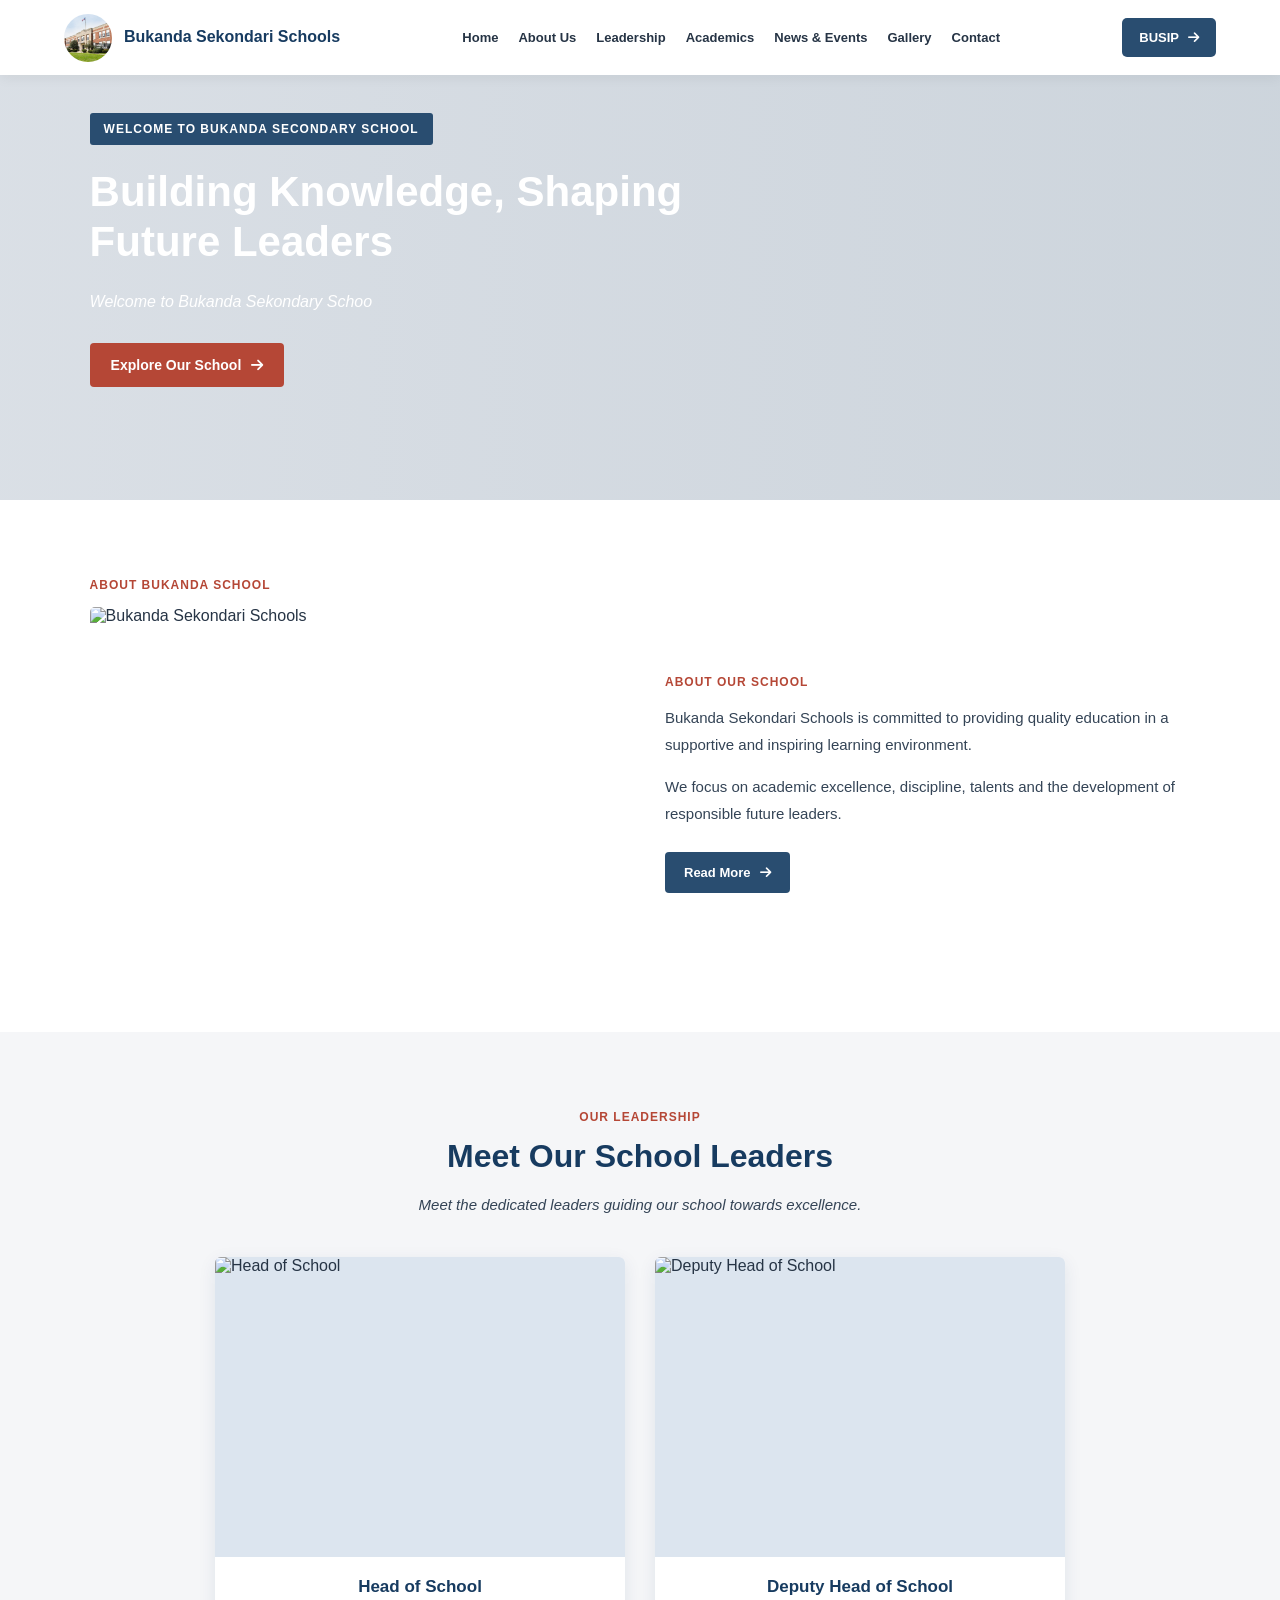
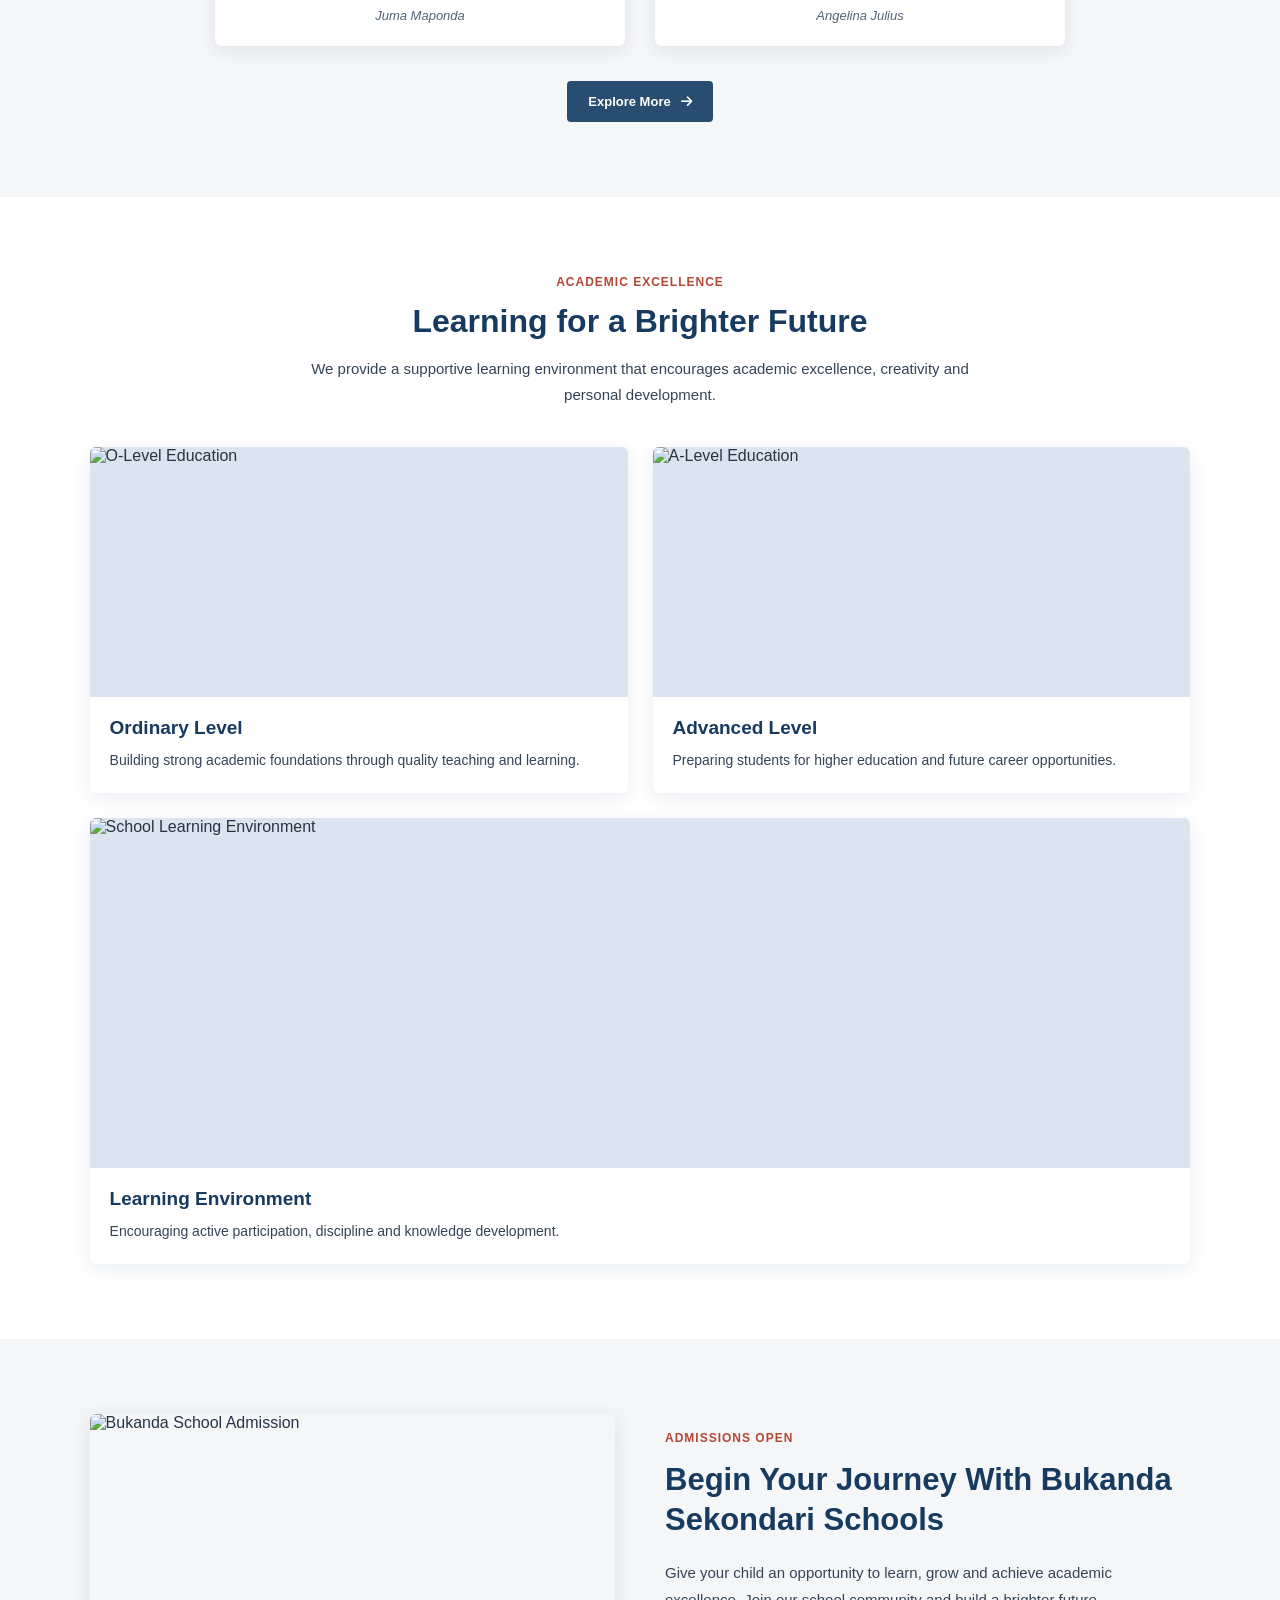
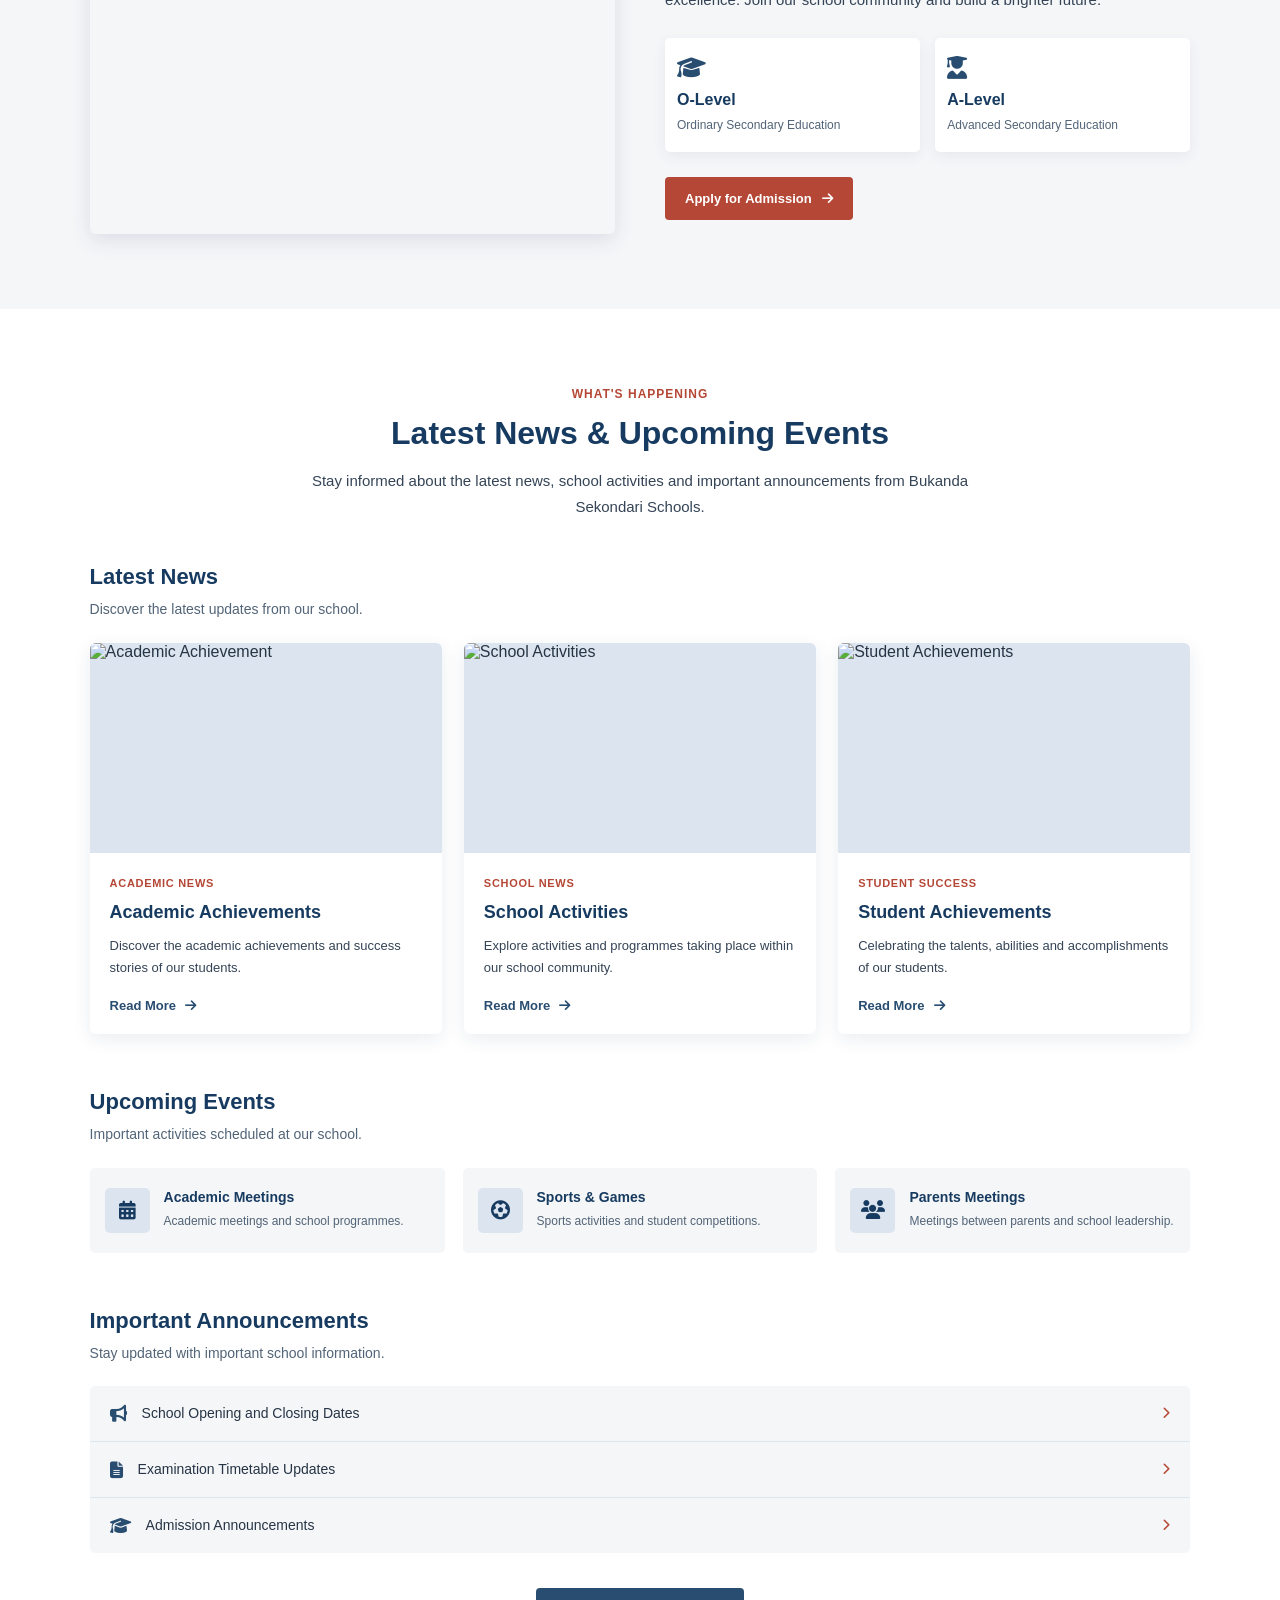
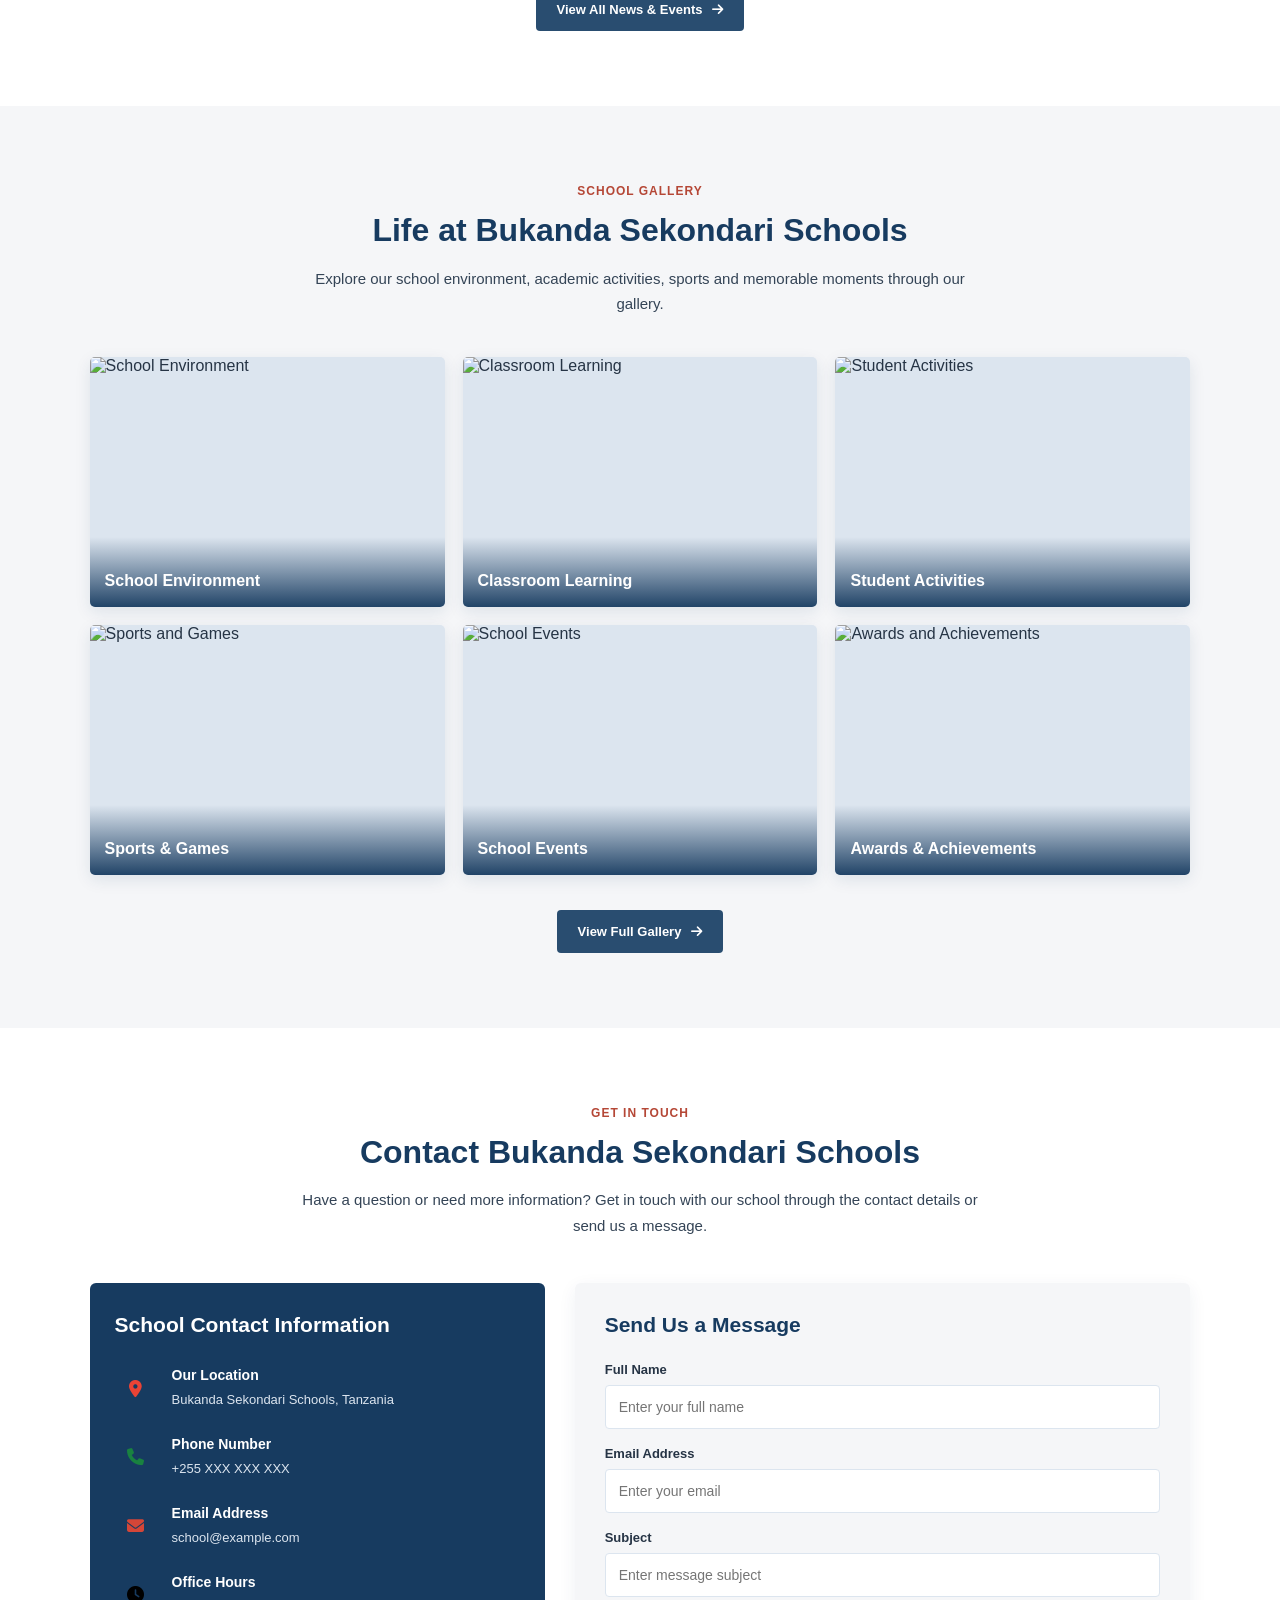
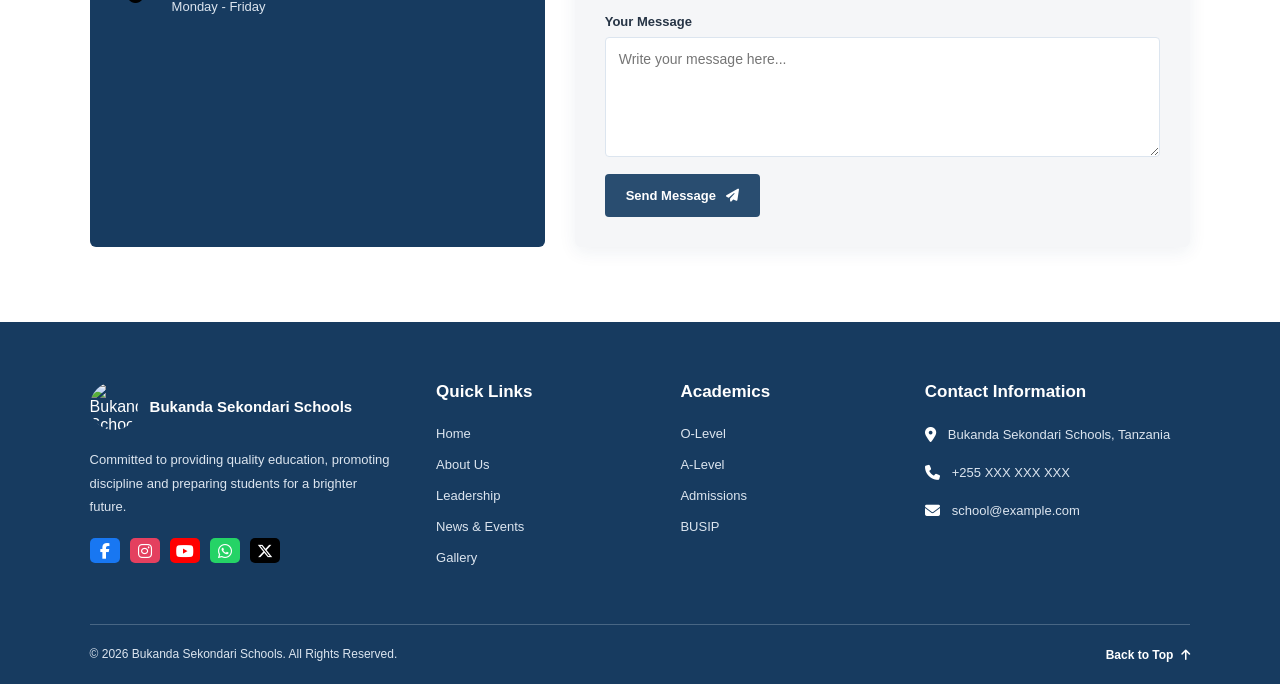
==== commit ae560cf2: "update index.html" ====
--- a/index.html
+++ b/index.html
@@ -24,7 +24,7 @@
     <!-- School Logo and Name -->
     <div class="header-brand">
 
-        <img src="Images/istockphoto-1317007945-1024x1024.jpg" alt="Bukanda School Logo">
+        <img src="istockphoto-1317007945-1024x1024.jpg" alt="Bukanda School Logo">
 
         <h2>Bukanda Sekondari Schools</h2>
 
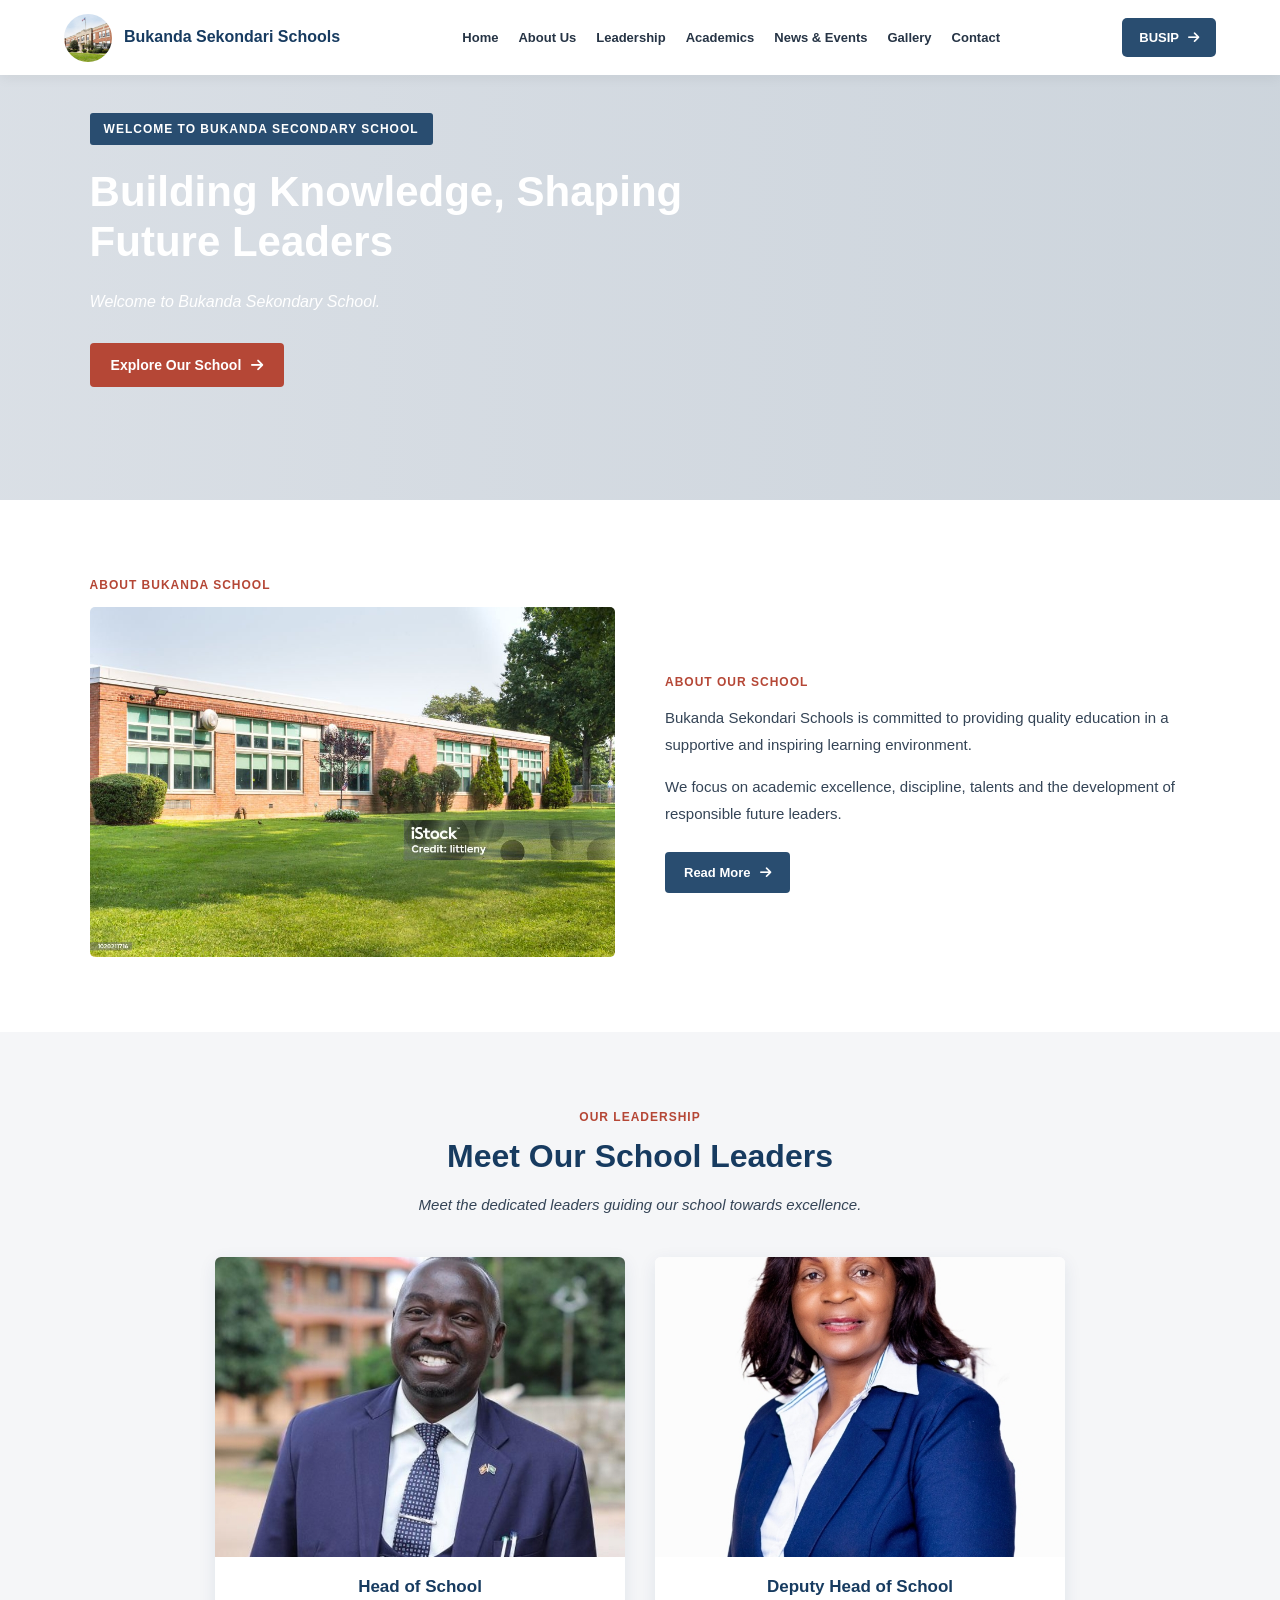
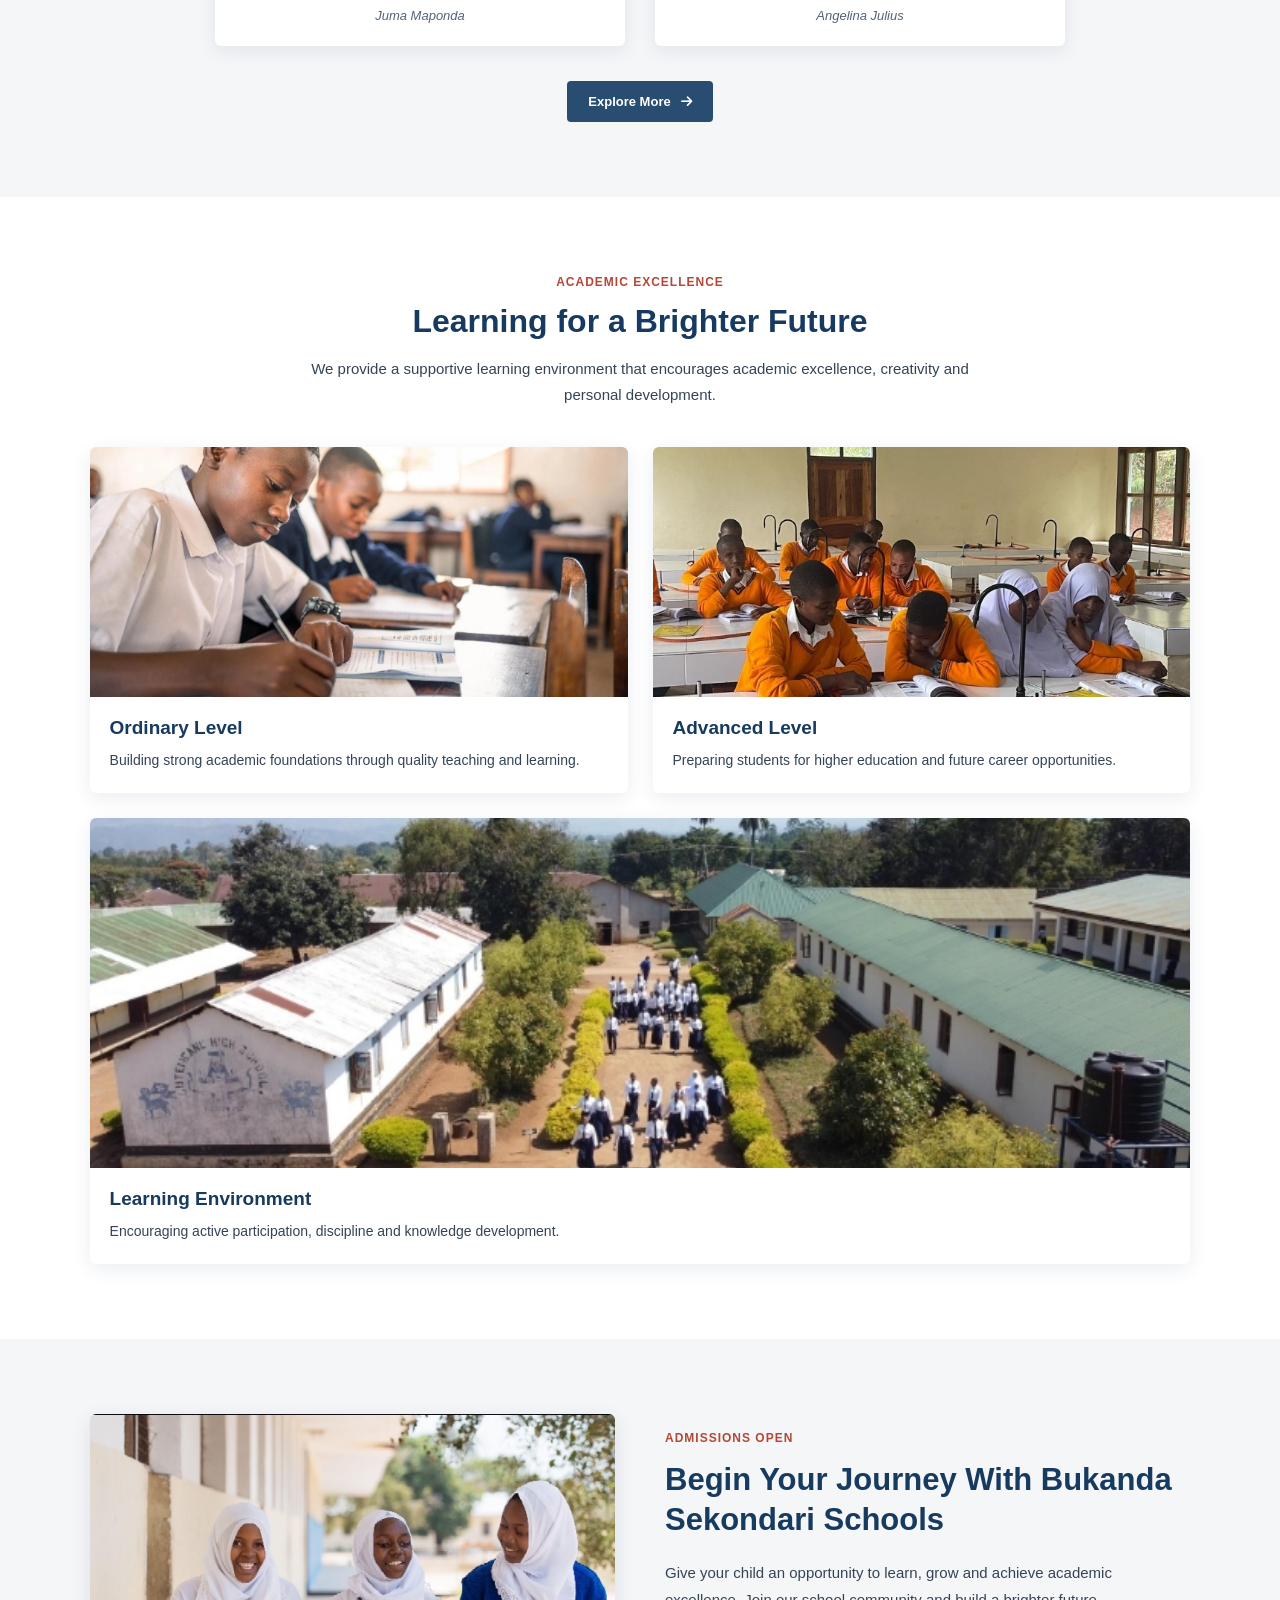
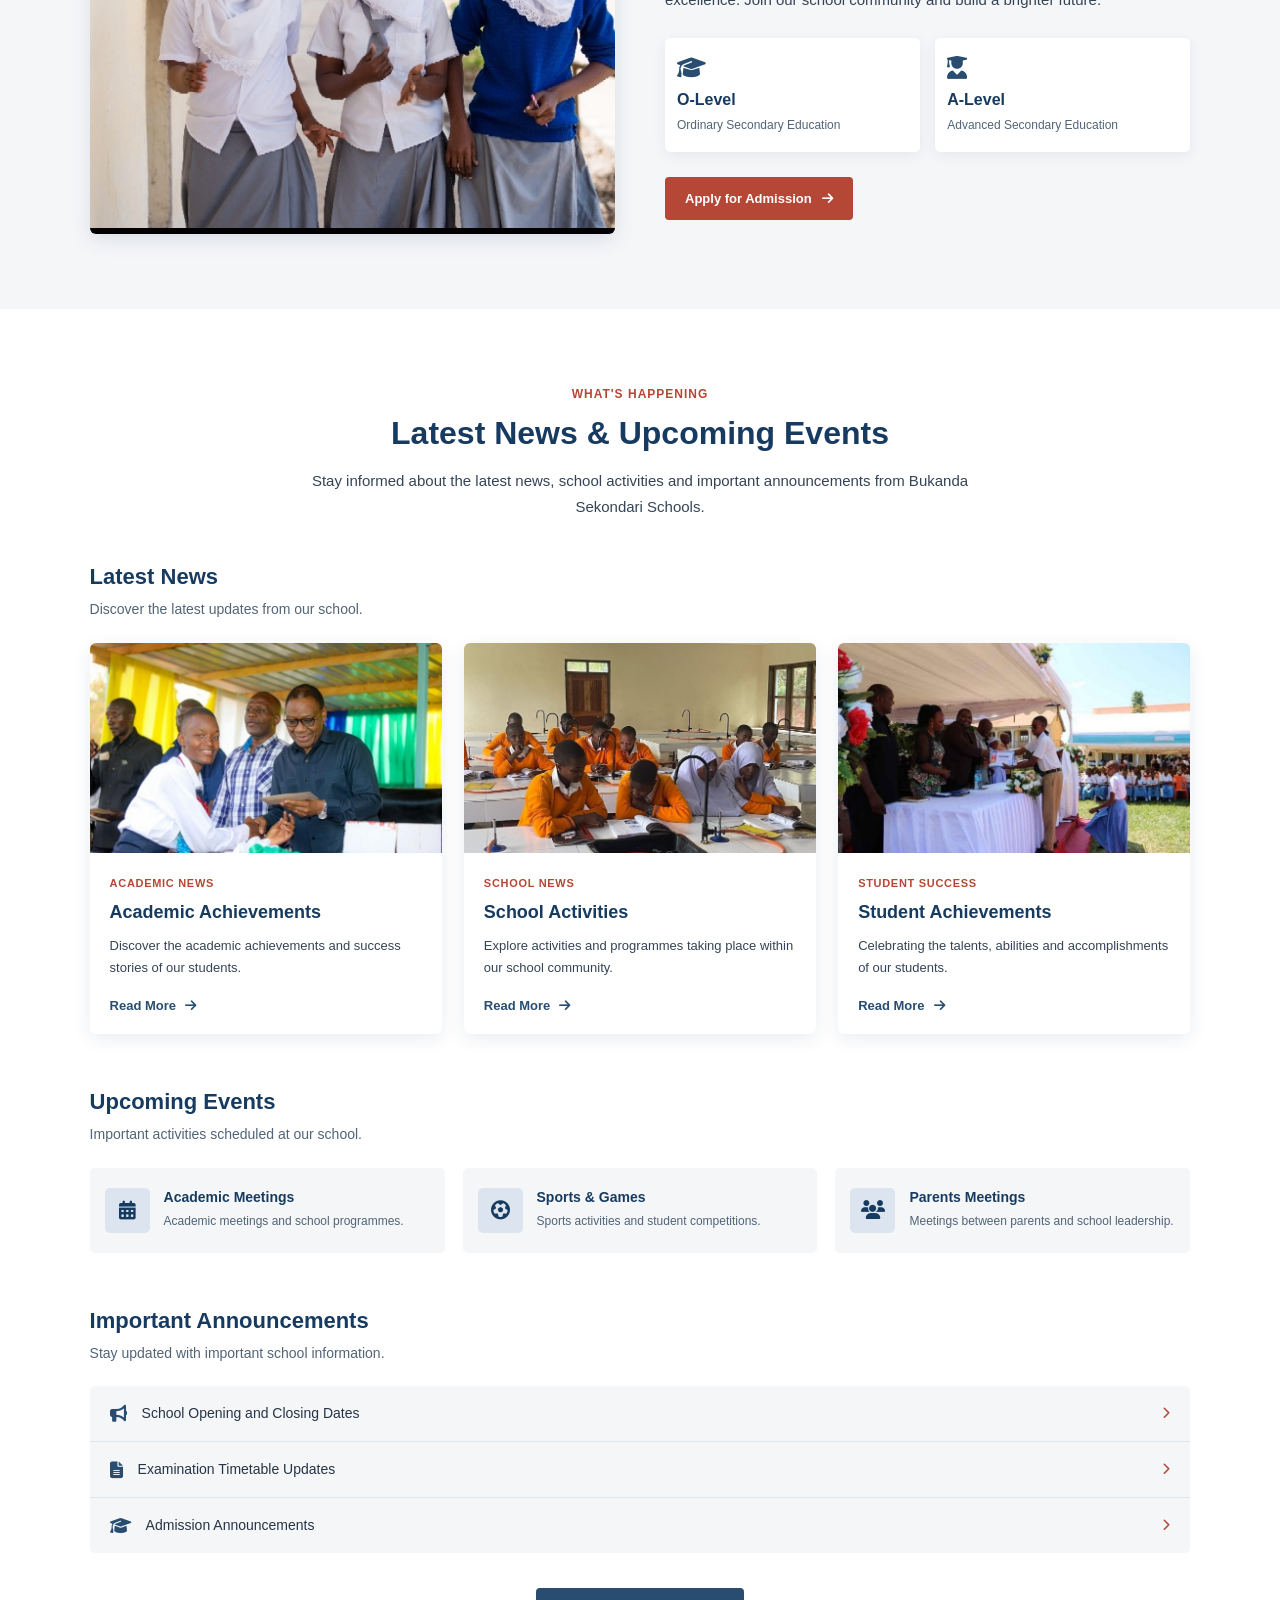
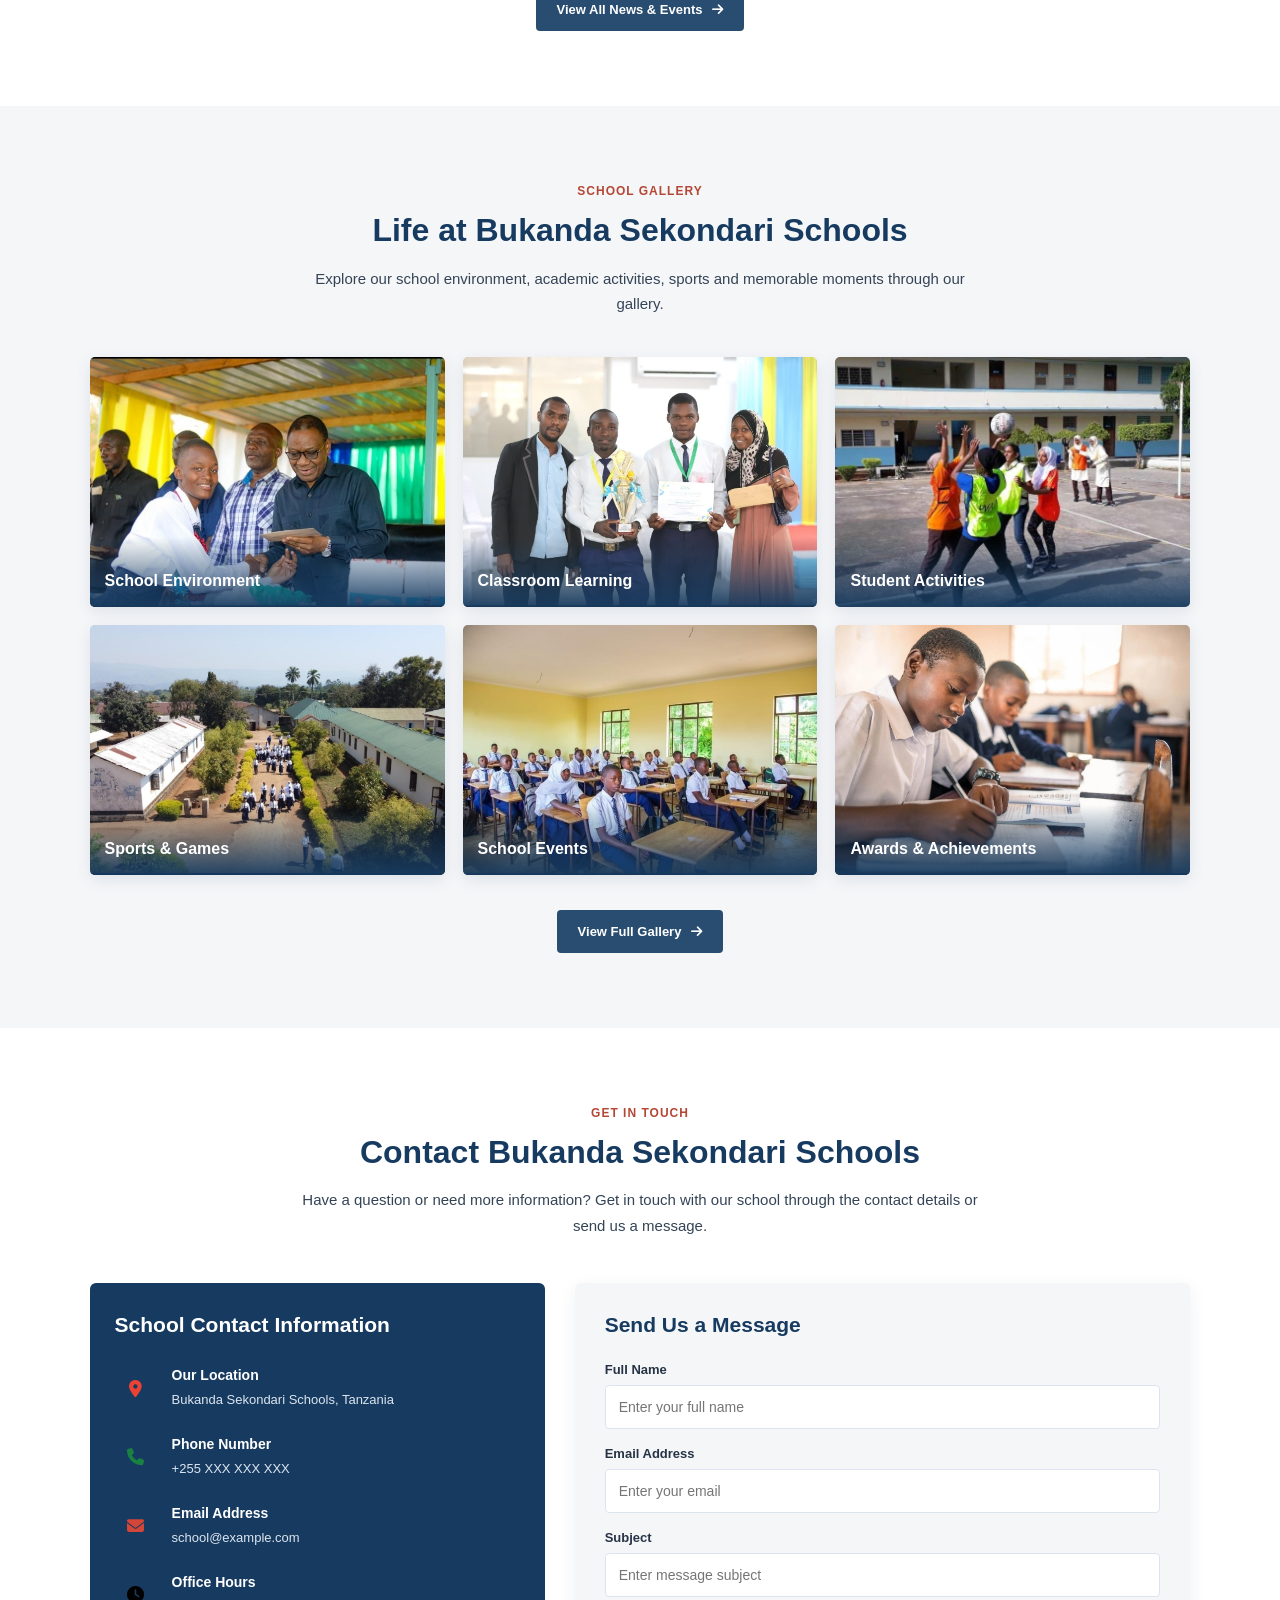
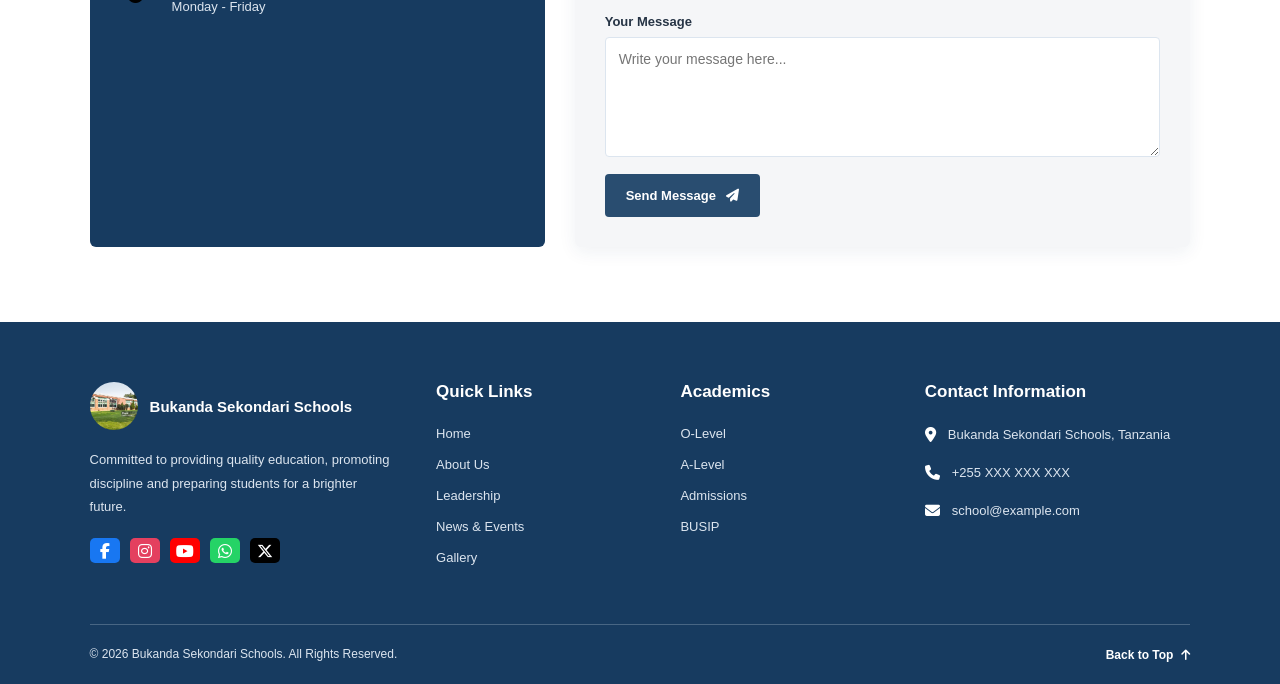
==== commit dc2e1236: "update index.html" ====
--- a/index.html
+++ b/index.html
@@ -6,7 +6,7 @@
     <meta charset="UTF-8">
     <meta name="viewport" content="width=device-width, initial-scale=1.0">
 
-    <title>Bukanda Sekondari Schools</title>
+    <title>Bukanda Sekondary School</title>
 
     <link rel="stylesheet" href="style.css">
     
@@ -170,7 +170,7 @@
         <!-- School Image -->
         <div class="about-image">
 
-            <img src="Images/istockphoto-1020211716-1024x1024.jpg"
+            <img src="istockphoto-1020211716-1024x1024.jpg"
                  alt="Bukanda Sekondari Schools">
 
         </div>
@@ -234,7 +234,7 @@
             <div class="leader-card">
 
                 <div class="leader-image">
-                    <img src="Images/Screenshot_20261113-113105.jpg"
+                    <img src="Screenshot_20261113-113105.jpg"
                          alt="Head of School">
                 </div>
 
@@ -253,7 +253,7 @@
             <div class="leader-card">
 
                 <div class="leader-image">
-                    <img src="Images/Screenshot_20261113-113124.jpg"
+                    <img src="Screenshot_20261113-113124.jpg"
                          alt="Deputy Head of School">
                 </div>
 
@@ -312,7 +312,7 @@
             <div class="academic-card">
 
                 <div class="academic-image">
-                    <img src="Images/Screenshot_20261113-114442.jpg"
+                    <img src="Screenshot_20261113-114442.jpg"
                          alt="O-Level Education">
                 </div>
 
@@ -333,7 +333,7 @@
             <div class="academic-card">
 
                 <div class="academic-image">
-                    <img src="Images/Screenshot_20261113-114505.jpg"
+                    <img src="Screenshot_20261113-114505.jpg"
                          alt="A-Level Education">
                 </div>
 
@@ -354,7 +354,7 @@
             <div class="academic-card">
 
                 <div class="academic-image">
-                    <img src="Images/Screenshot_20261113-114528.jpg"
+                    <img src="Screenshot_20261113-114528.jpg"
                          alt="School Learning Environment">
                 </div>
 
@@ -385,7 +385,7 @@
 
         <!-- Admission Image -->
         <div class="admission-image">
-            <img src="Images/Screenshot_20261113-115004.jpg"
+            <img src="Screenshot_20261113-115004.jpg"
                  alt="Bukanda School Admission">
         </div>
 
@@ -470,7 +470,7 @@
             <div class="news-card">
 
                 <div class="news-image">
-                    <img src="Images/Screenshot_20261113-115736.jpg"
+                    <img src="Screenshot_20261113-115736.jpg"
                          alt="Academic Achievement">
                 </div>
 
@@ -499,7 +499,7 @@
             <div class="news-card">
 
                 <div class="news-image">
-                    <img src="Images/Screenshot_20261113-114505.jpg"
+                    <img src="Screenshot_20261113-114505.jpg"
                          alt="School Activities">
                 </div>
 
@@ -528,7 +528,7 @@
             <div class="news-card">
 
                 <div class="news-image">
-                    <img src="Images/Screenshot_20261113-115605.jpg"
+                    <img src="Screenshot_20261113-115605.jpg"
                          alt="Student Achievements">
                 </div>
 
@@ -682,7 +682,7 @@
         <div class="gallery-grid">
 
             <div class="gallery-item">
-                <img src="Images/Screenshot_20261113-115736.jpg"
+                <img src="Screenshot_20261113-115736.jpg"
                      alt="School Environment">
                 <div class="gallery-overlay">
                     <h3>School Environment</h3>
@@ -690,7 +690,7 @@
             </div>
 
             <div class="gallery-item">
-                <img src="Images/Screenshot_20261113-115702.jpg"
+                <img src="Screenshot_20261113-115702.jpg"
                      alt="Classroom Learning">
                 <div class="gallery-overlay">
                     <h3>Classroom Learning</h3>
@@ -698,7 +698,7 @@
             </div>
 
             <div class="gallery-item">
-                <img src="Images/Screenshot_20261113-115540.jpg"
+                <img src="Screenshot_20261113-115540.jpg"
                      alt="Student Activities">
                 <div class="gallery-overlay">
                     <h3>Student Activities</h3>
@@ -706,7 +706,7 @@
             </div>
 
             <div class="gallery-item">
-                <img src="Images/Screenshot_20261113-114528.jpg"
+                <img src="Screenshot_20261113-114528.jpg"
                      alt="Sports and Games">
                 <div class="gallery-overlay">
                     <h3>Sports & Games</h3>
@@ -714,7 +714,7 @@
             </div>
 
             <div class="gallery-item">
-                <img src="Images/Screenshot_20261113-114415.jpg"
+                <img src="Screenshot_20261113-114415.jpg"
                      alt="School Events">
                 <div class="gallery-overlay">
                     <h3>School Events</h3>
@@ -722,7 +722,7 @@
             </div>
 
             <div class="gallery-item">
-                <img src="Images/Screenshot_20261113-114442.jpg"
+                <img src="Screenshot_20261113-114442.jpg"
                      alt="Awards and Achievements">
                 <div class="gallery-overlay">
                     <h3>Awards & Achievements</h3>
@@ -867,7 +867,7 @@
         <div class="footer-column footer-about">
 
             <div class="footer-brand">
-                <img src="Images/istockphoto-1020211716-1024x1024.jpg" alt="Bukanda School Logo">
+                <img src="istockphoto-1020211716-1024x1024.jpg" alt="Bukanda School Logo">
                 <h3>Bukanda Sekondari Schools</h3>
             </div>
 
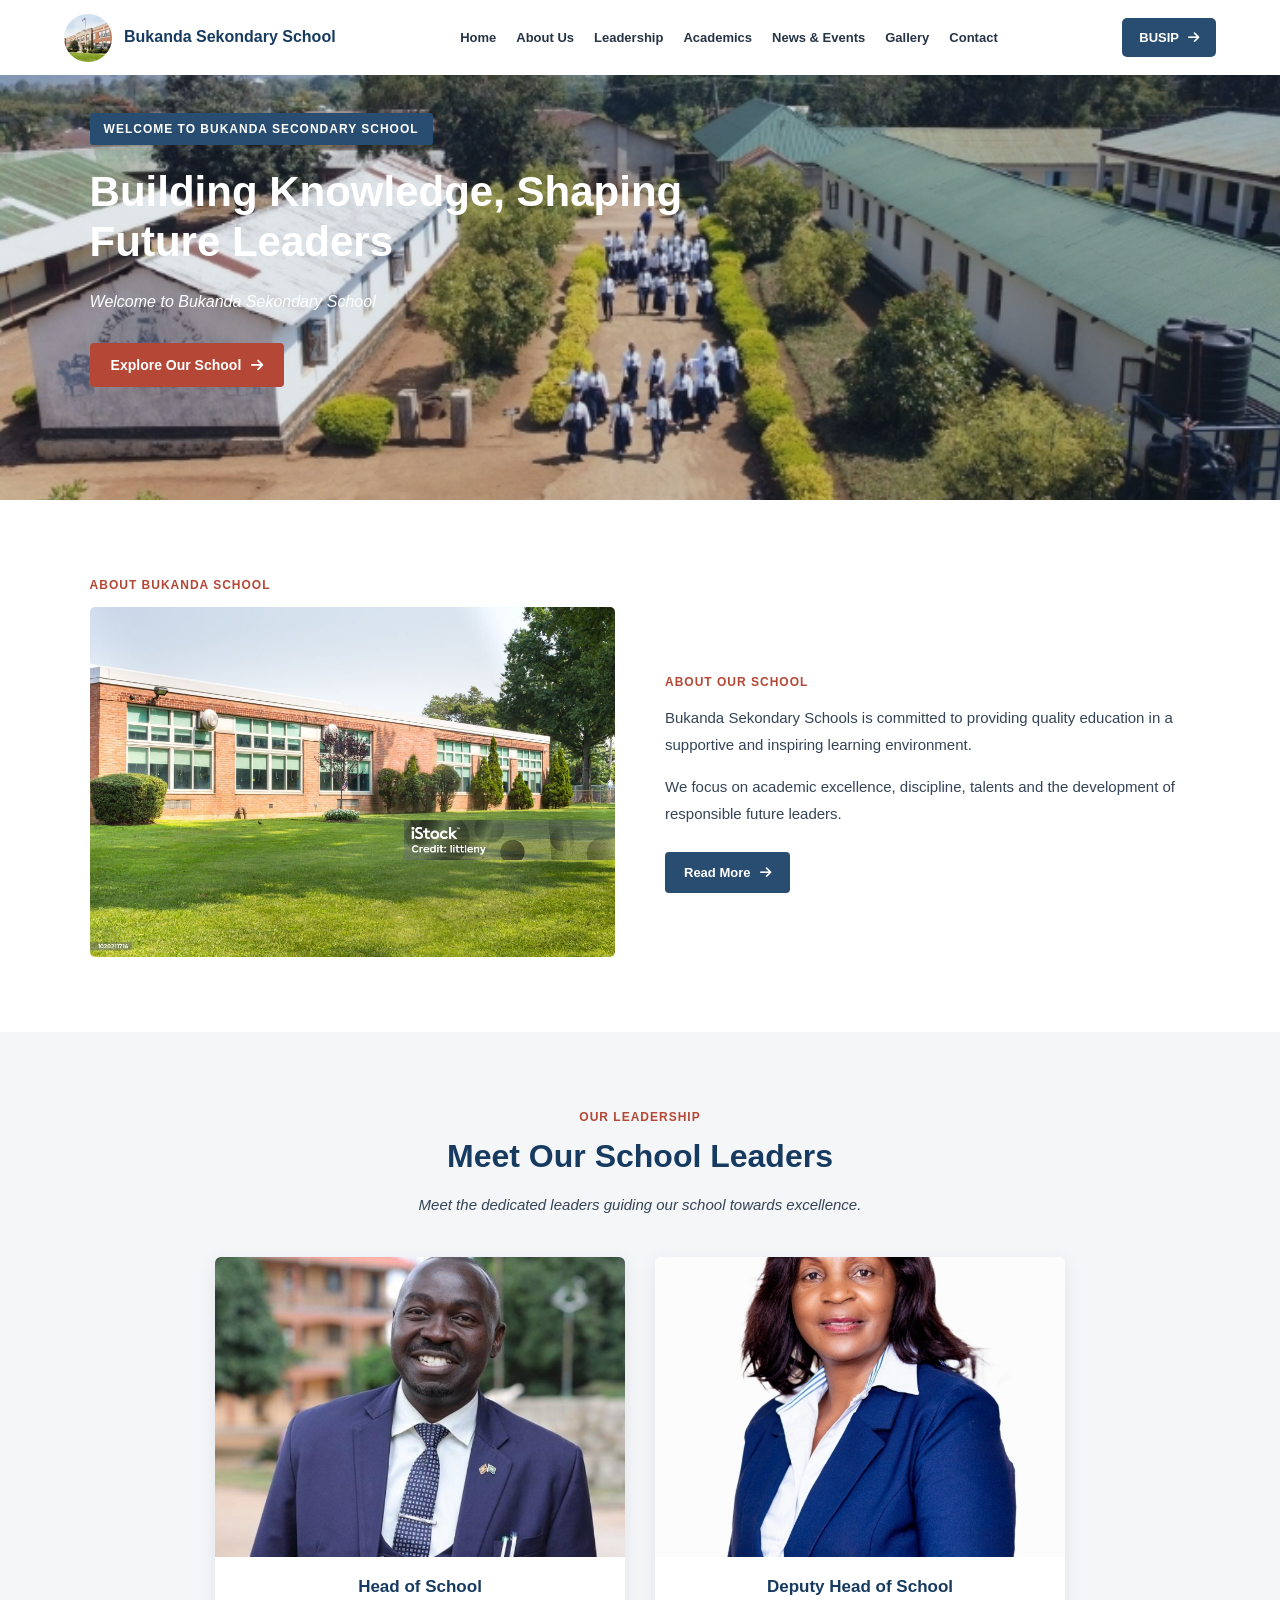
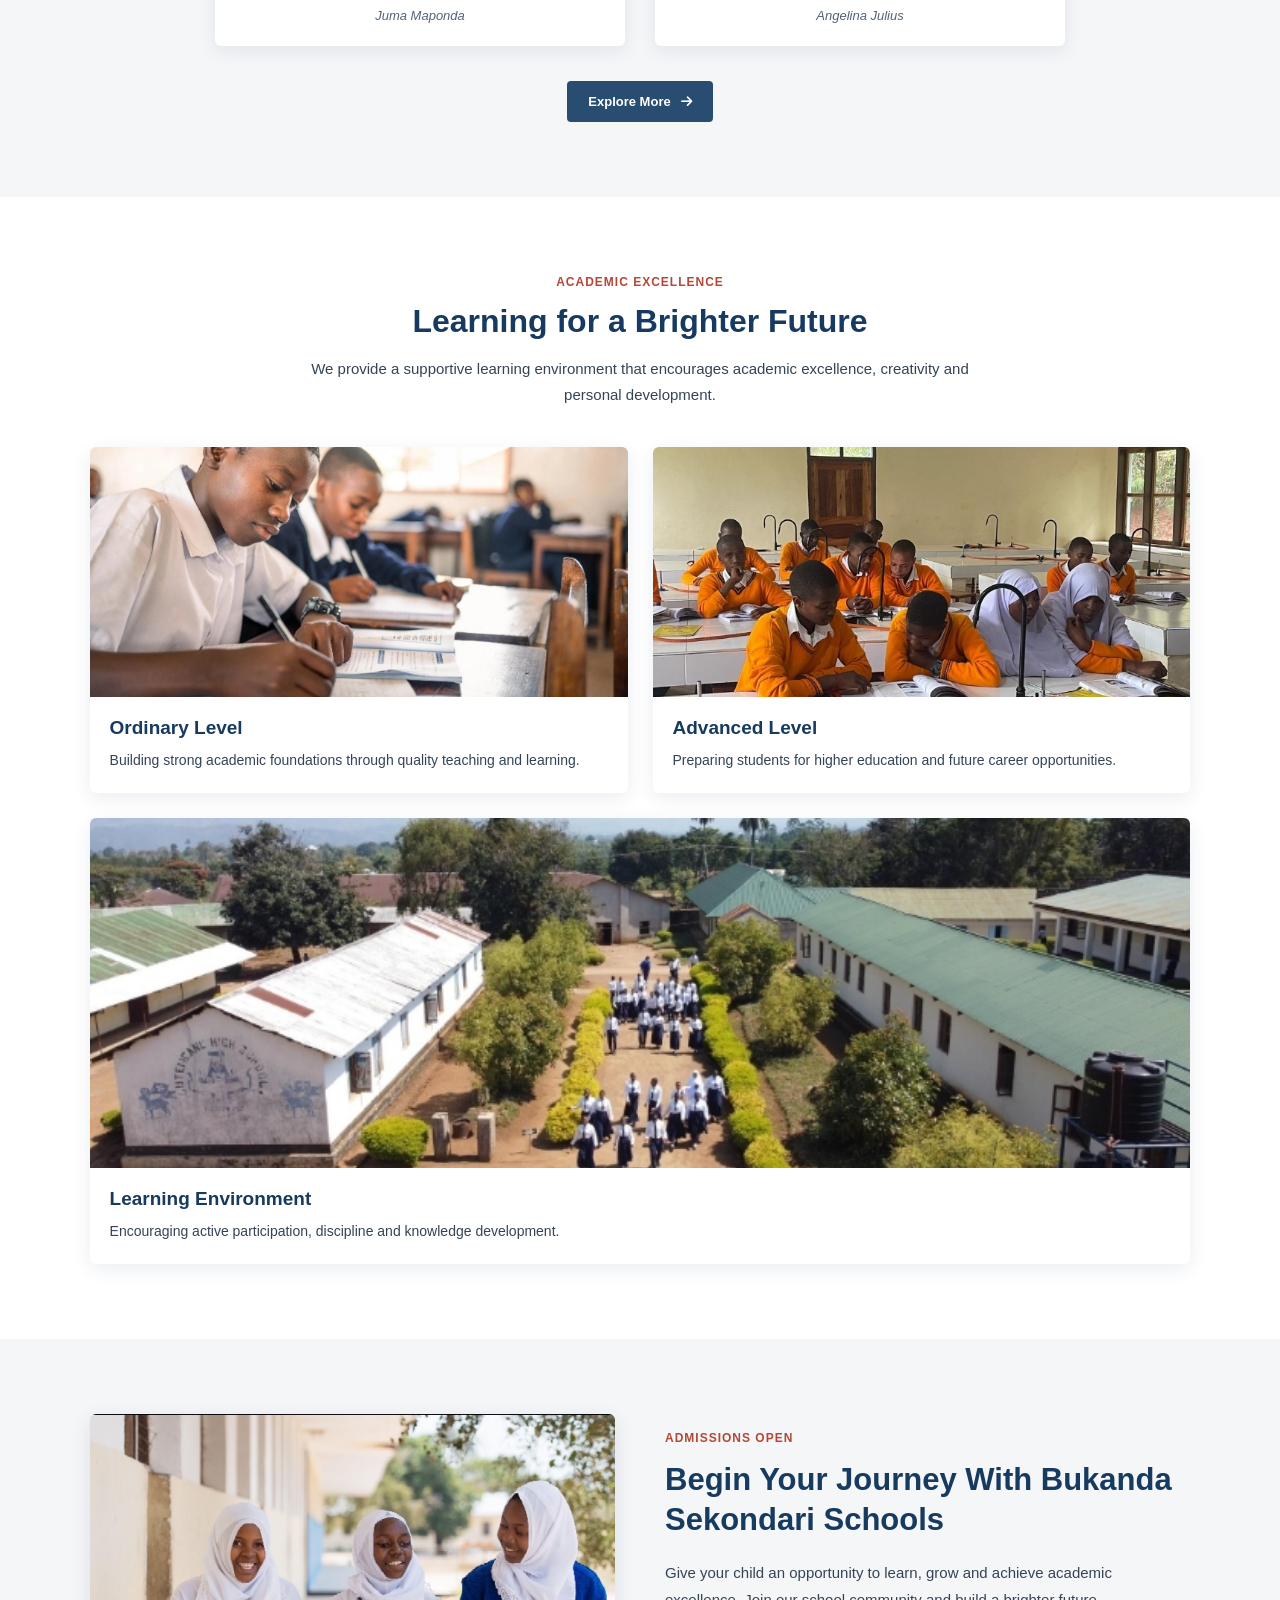
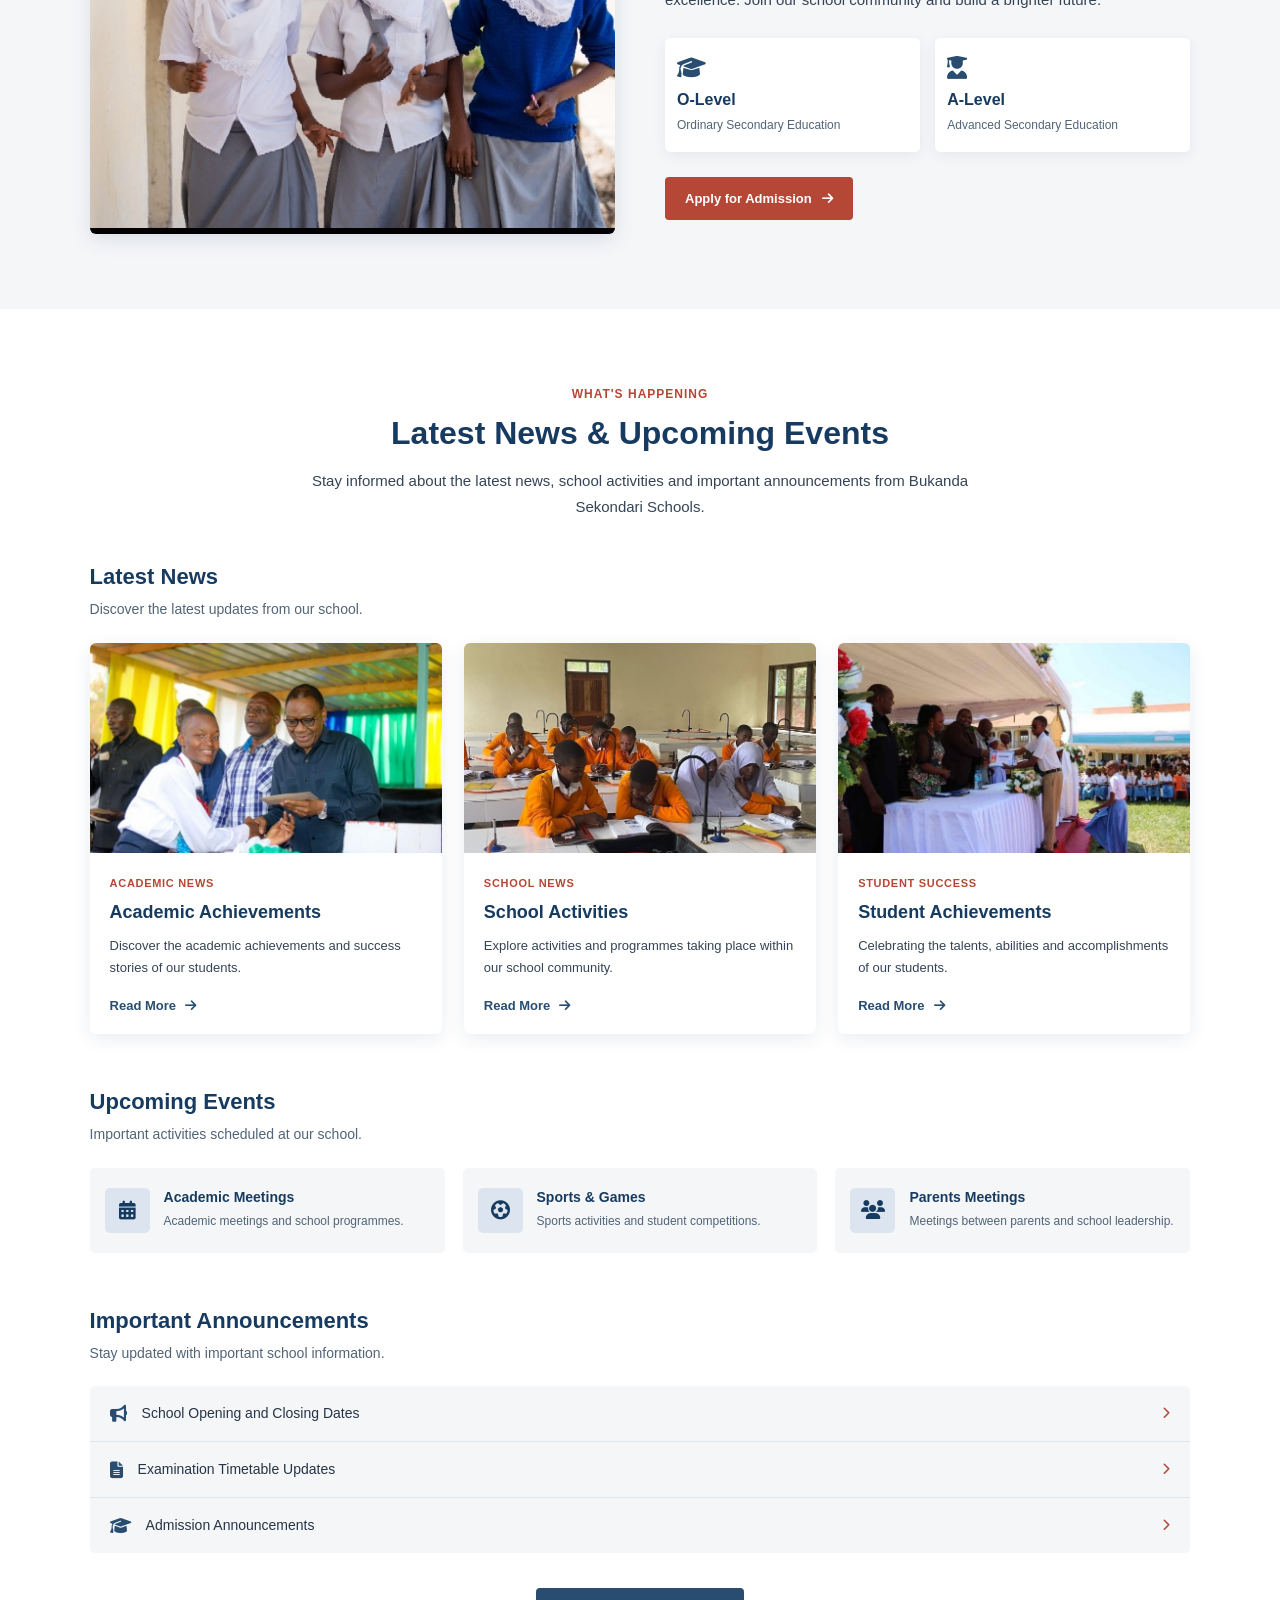
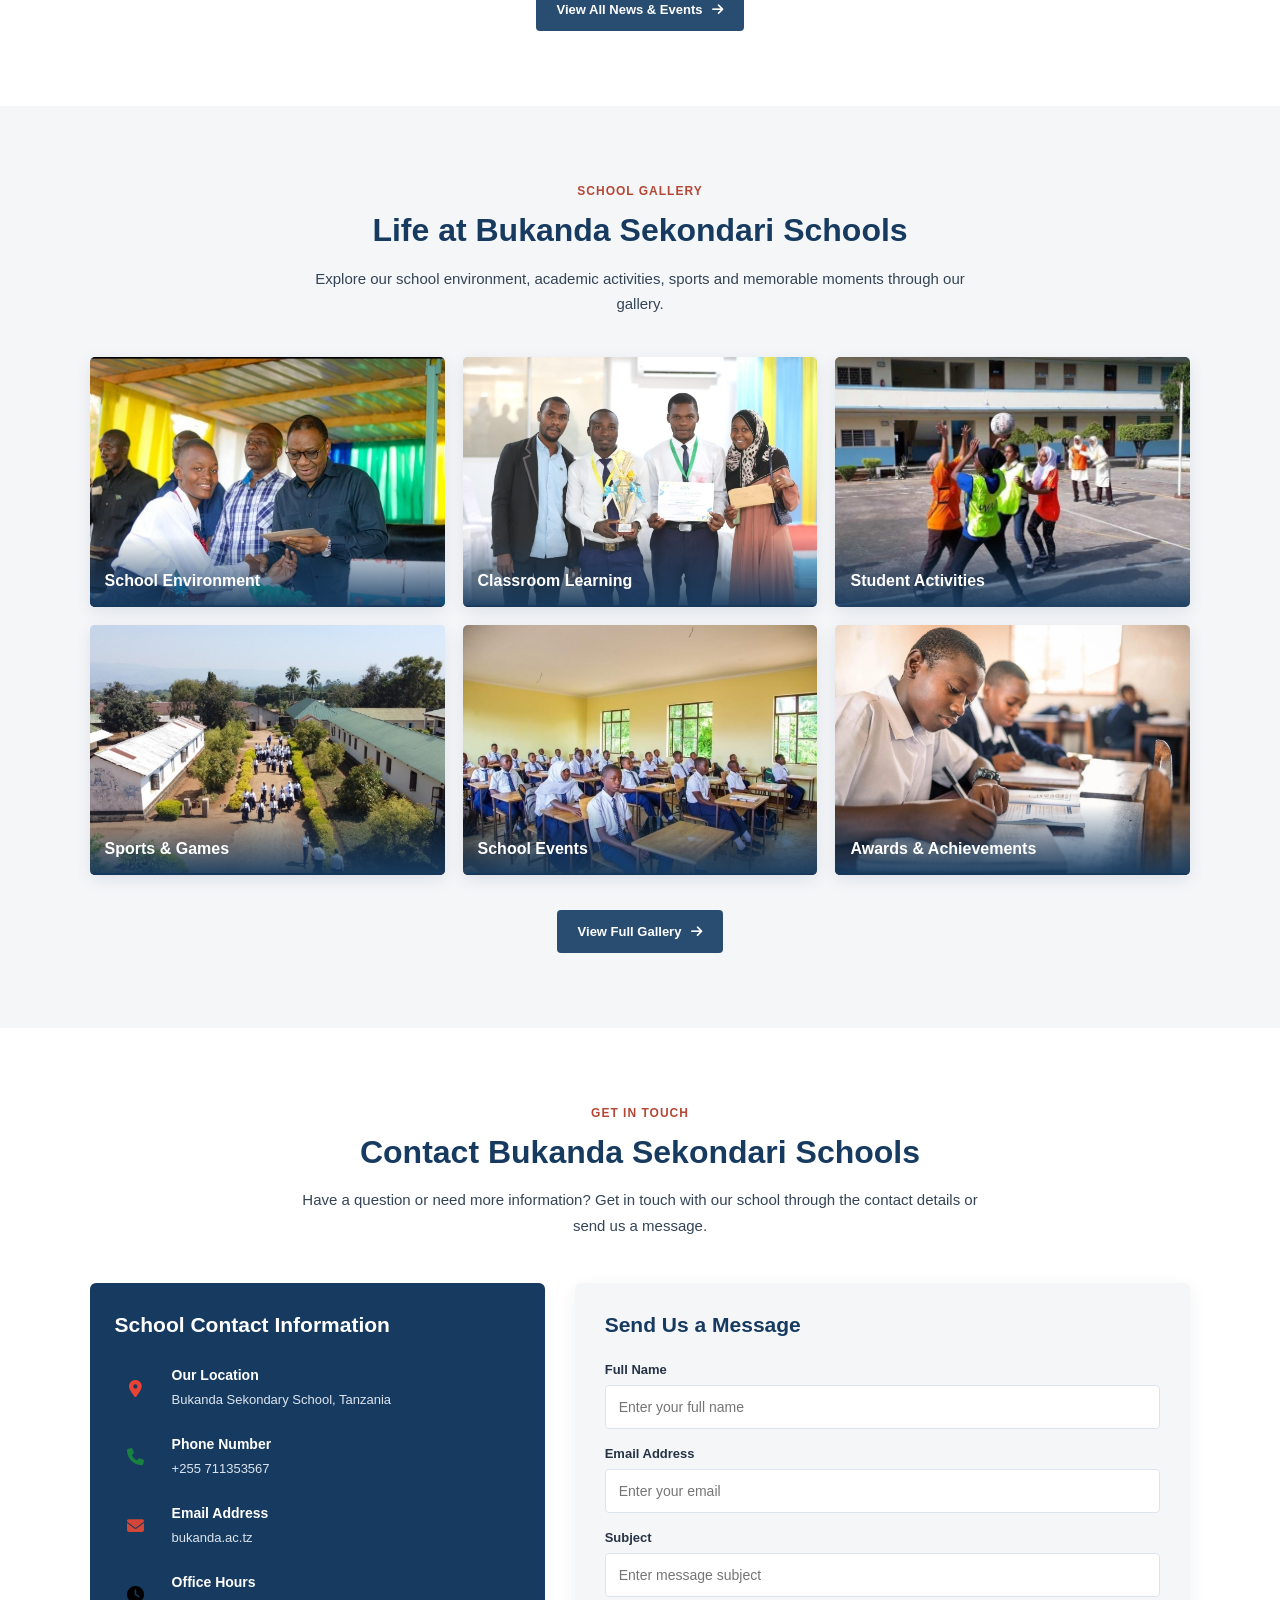
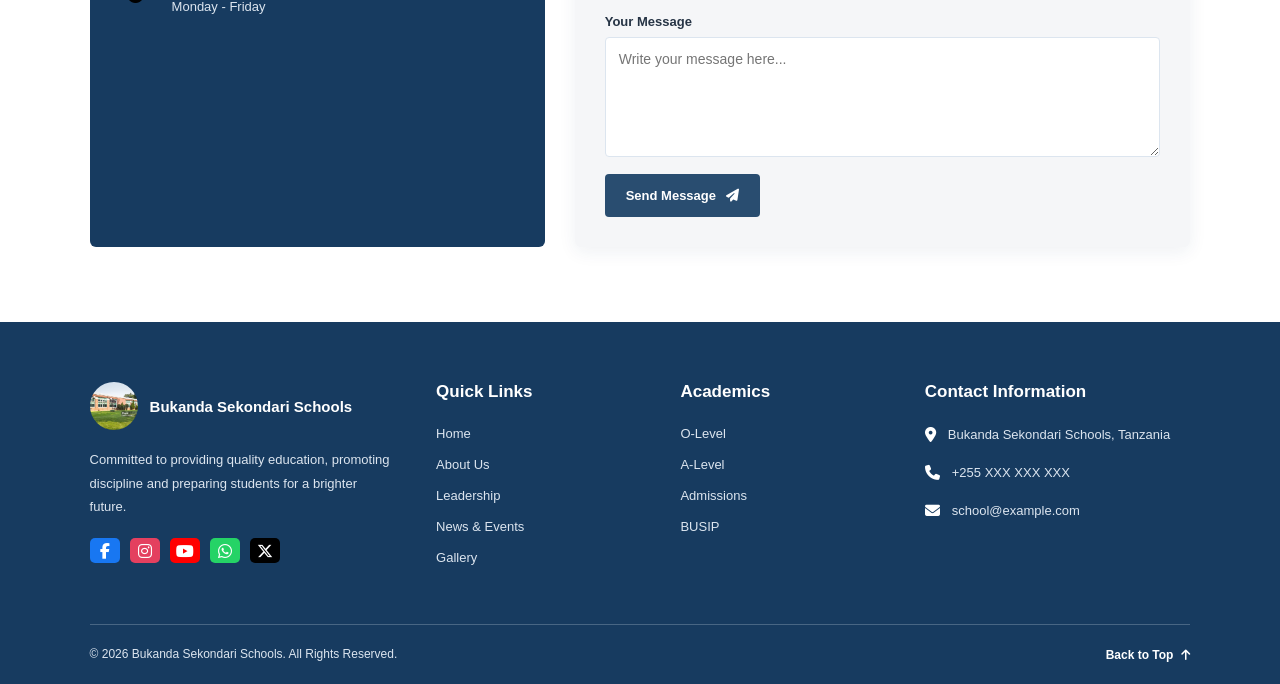
==== commit 5365671b: "update index.html" ====
--- a/index.html
+++ b/index.html
@@ -26,7 +26,7 @@
 
         <img src="istockphoto-1317007945-1024x1024.jpg" alt="Bukanda School Logo">
 
-        <h2>Bukanda Sekondari Schools</h2>
+        <h2>Bukanda Sekondary School</h2>
 
     </div>
 
@@ -183,7 +183,7 @@
             </span>
 
             <p>
-                Bukanda Sekondari Schools is committed to
+                Bukanda Sekondary Schools is committed to
                 providing quality education in a supportive
                 and inspiring learning environment.
             </p>
@@ -773,7 +773,7 @@
                     </div>
                     <div>
                         <h4>Our Location</h4>
-                        <p>Bukanda Sekondari Schools, Tanzania</p>
+                        <p>Bukanda Sekondary School, Tanzania</p>
                     </div>
                 </div>
 
@@ -783,7 +783,7 @@
                     </div>
                     <div>
                         <h4>Phone Number</h4>
-                        <p>+255 XXX XXX XXX</p>
+                        <p>+255 711353567</p>
                     </div>
                 </div>
 
@@ -793,7 +793,7 @@
                     </div>
                     <div>
                         <h4>Email Address</h4>
-                        <p>school@example.com</p>
+                        <p>bukanda.ac.tz </>
                     </div>
                 </div>
 
--- a/style.css
+++ b/style.css
@@ -165,7 +165,7 @@
     width: 100%;
     min-height: 500px;
 
-    background-image: url("Images/Screenshot_20261113-114528.jpg");
+    background-image: url("Screenshot_20261113-114528.jpg");
     background-size: cover;
     background-position: center;
     background-repeat: no-repeat;
